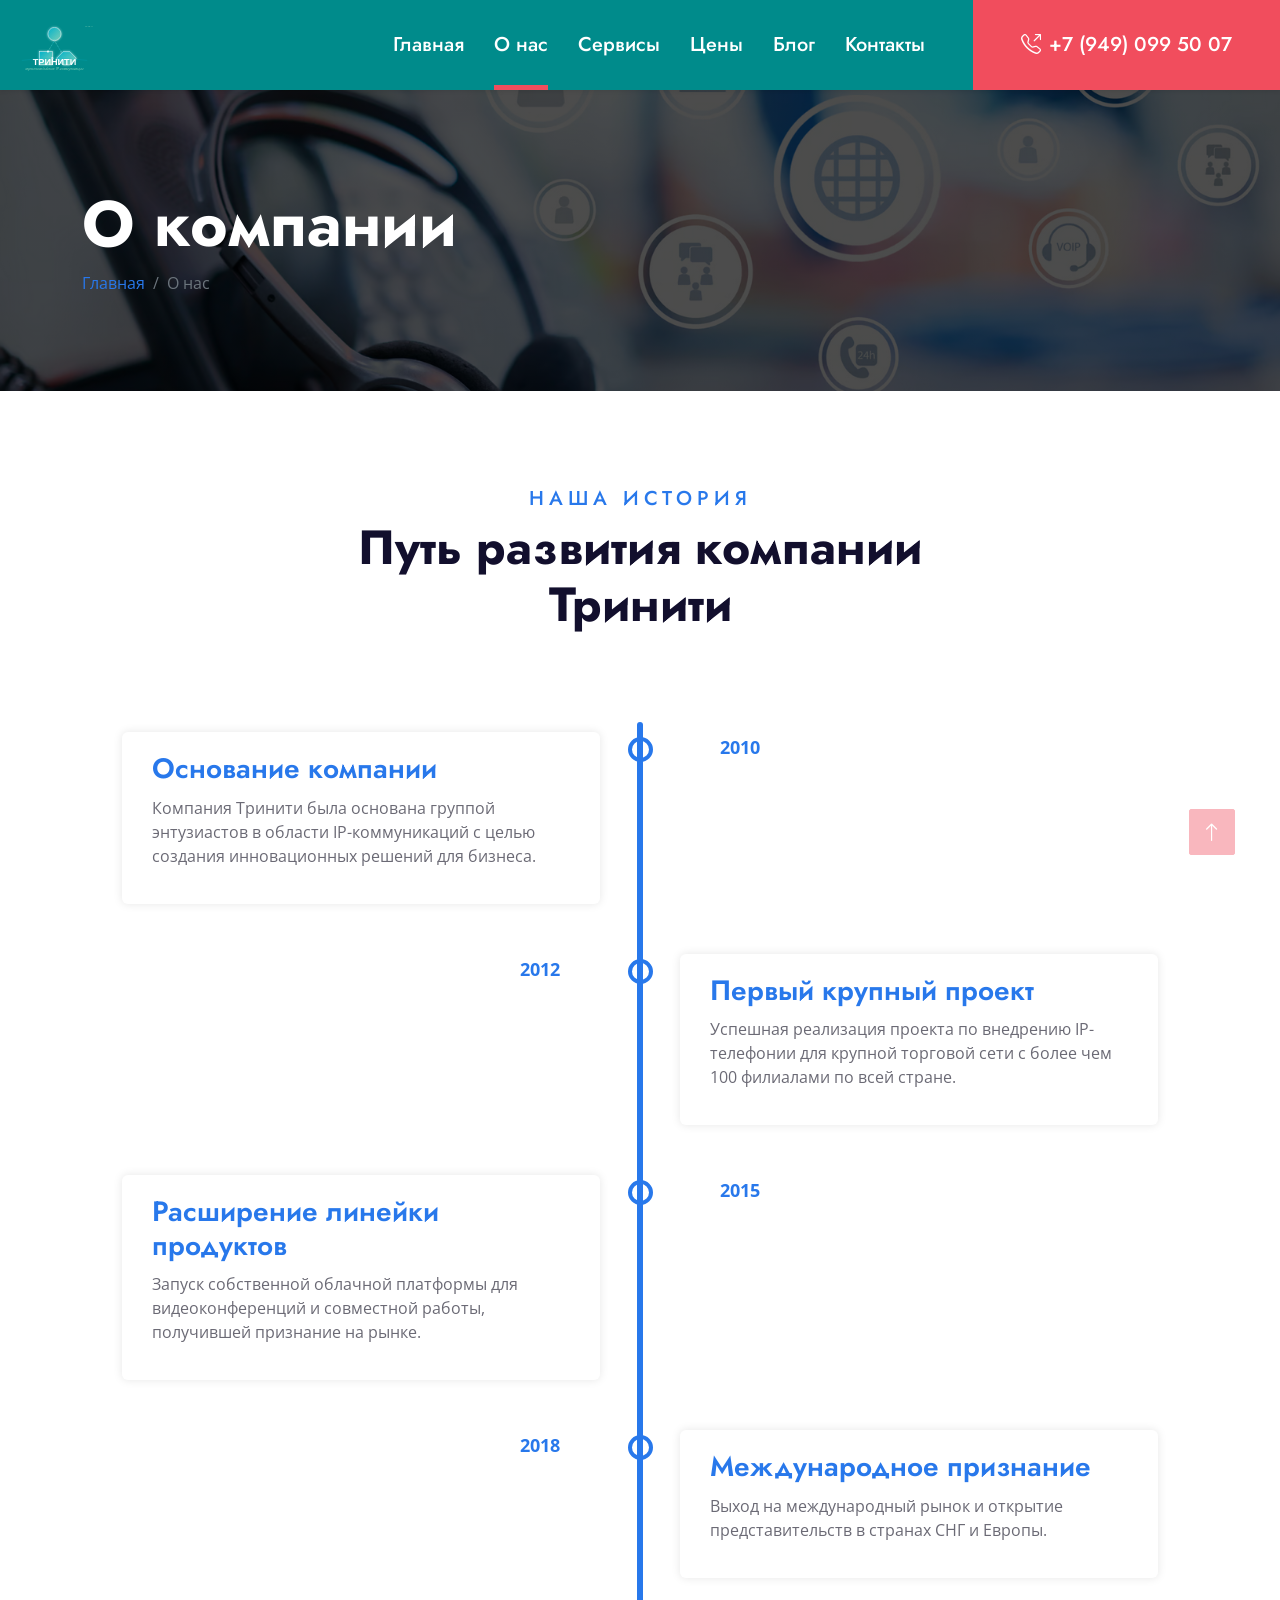
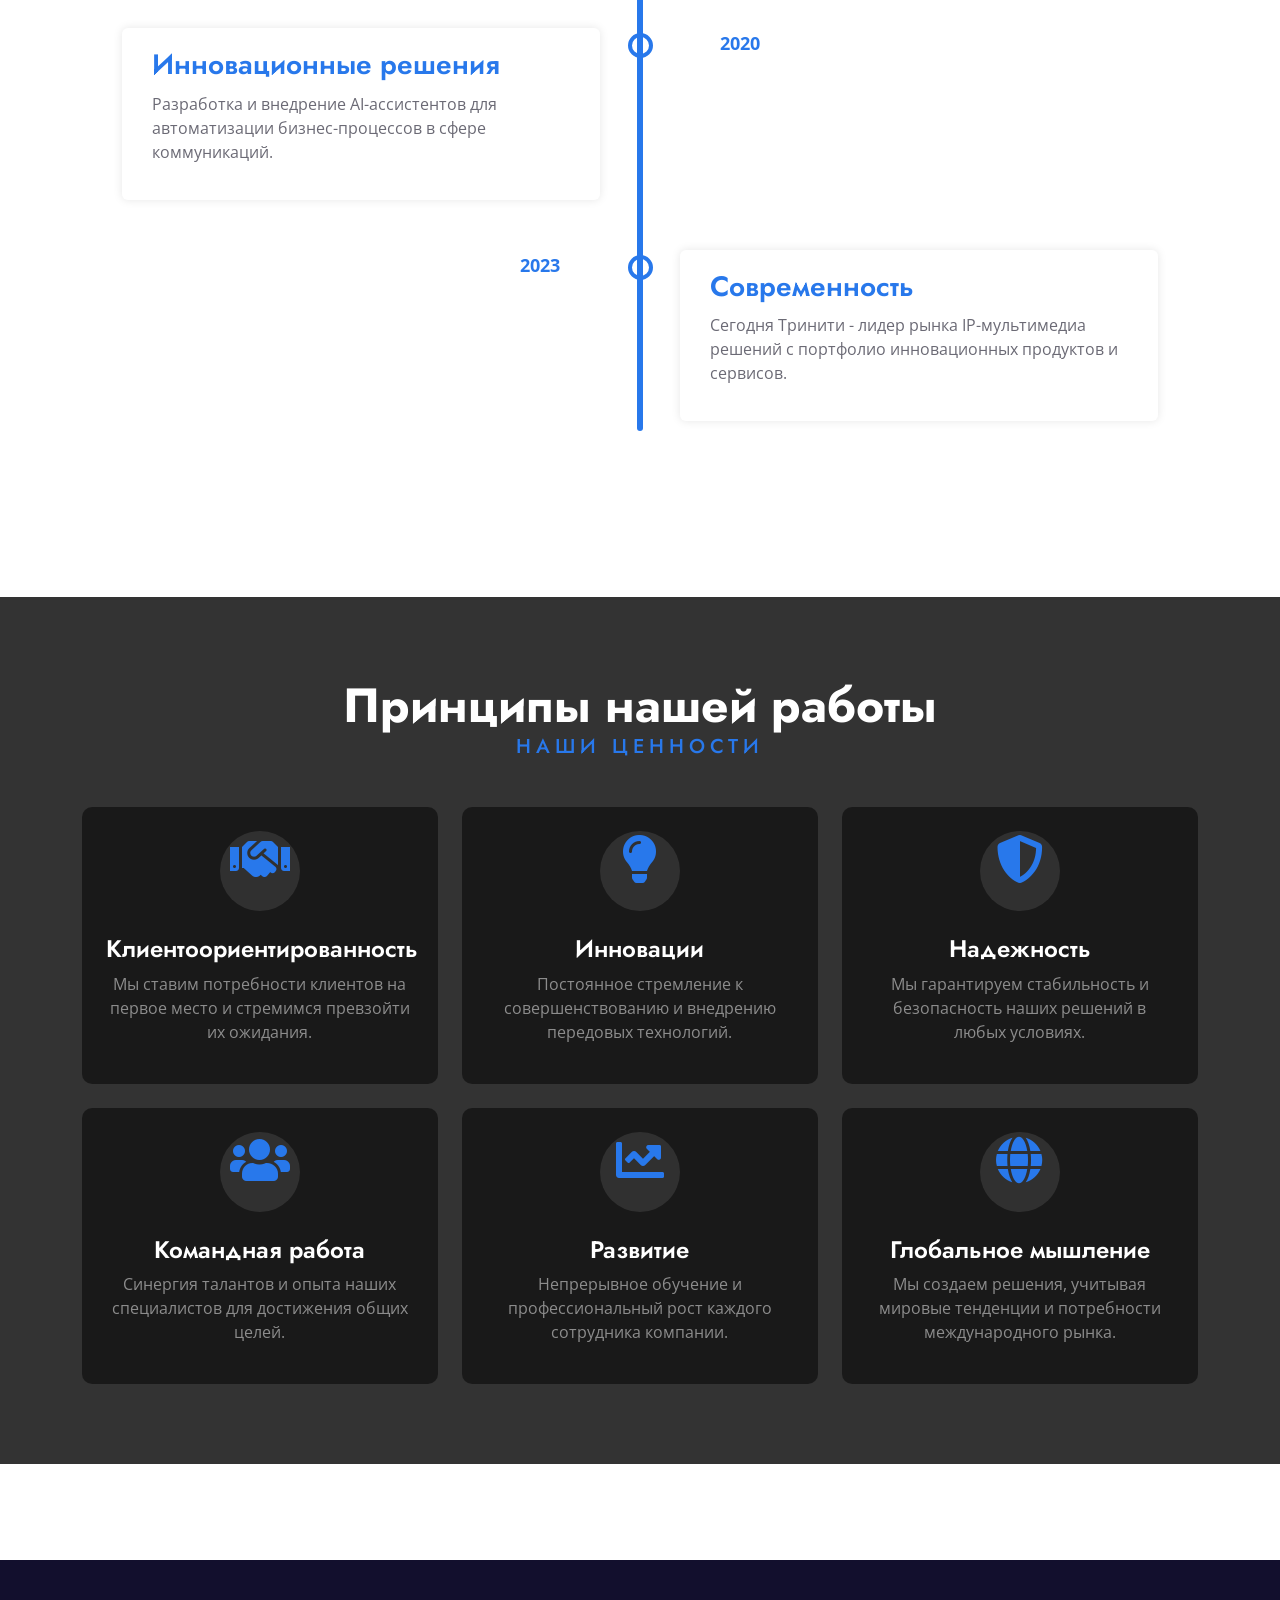
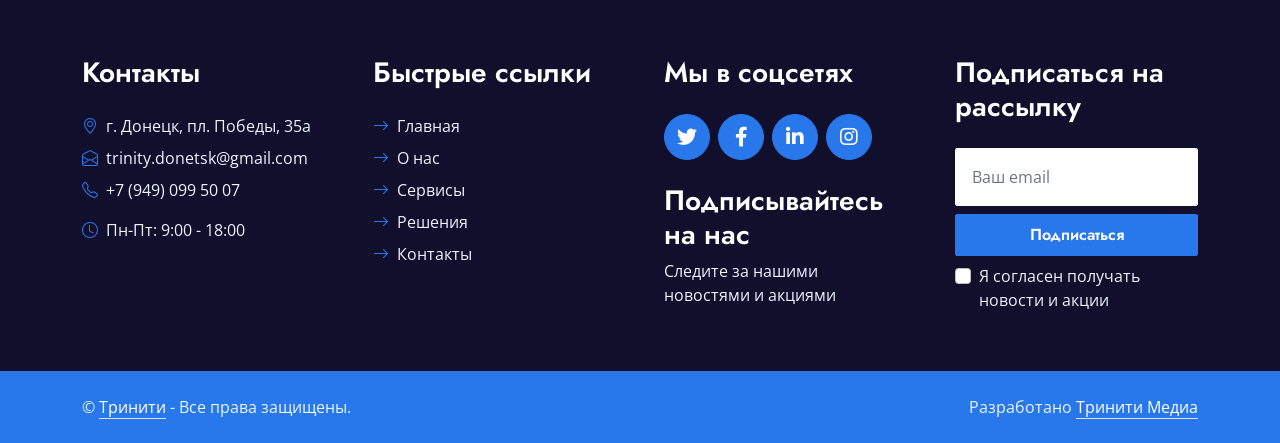
==== about.html @ 36af8159 "first commit" ====
<!DOCTYPE html>
<html lang="ru">

<head>
    <meta charset="utf-8">
    <title>О компании - Trinity's multimedia</title>
    <meta content="width=device-width, initial-scale=1.0" name="viewport">
    <meta content="IP-мультимедиа, Тринити, О компании" name="keywords">
    <meta content="Информация о компании Тринити - история, команда, ценности и достижения" name="description">

    <!-- Favicon -->
    <link href="img/favicon.ico" rel="icon">

    <!-- Google Web Fonts -->
    <link rel="preconnect" href="https://fonts.gstatic.com">
    <link href="https://fonts.googleapis.com/css2?family=Jost:wght@500;600;700&family=Open+Sans:wght@400;600&display=swap" rel="stylesheet"> 

    <!-- Icon Font Stylesheet -->
    <link href="https://cdnjs.cloudflare.com/ajax/libs/font-awesome/5.10.0/css/all.min.css" rel="stylesheet">
    <link href="https://cdn.jsdelivr.net/npm/bootstrap-icons@1.4.1/font/bootstrap-icons.css" rel="stylesheet">
    <link href="lib/flaticon/font/flaticon.css" rel="stylesheet">

    <!-- Libraries Stylesheet -->
    <link href="lib/owlcarousel/assets/owl.carousel.min.css" rel="stylesheet">
    <link href="lib/animate/animate.min.css" rel="stylesheet">

    <!-- Customized Bootstrap Stylesheet -->
    <link href="css/bootstrap.min.css" rel="stylesheet">

    <!-- Template Stylesheet -->
    <link href="css/style.css" rel="stylesheet">
    <link href="css/about-styles.css" rel="stylesheet">
    
    <!-- AOS Library для анимаций -->
    <link href="https://unpkg.com/aos@2.3.1/dist/aos.css" rel="stylesheet">
</head>

<body>
    <!-- Navbar Start -->
    <nav class="navbar navbar-expand-lg bg-white navbar-light shadow-sm py-3 py-lg-0 px-3 px-lg-0" style="background-color: darkcyan;">
        <img src="img/trinity-logo.svg" class="logo-img" alt="">
        <button class="navbar-toggler" type="button" data-bs-toggle="collapse" data-bs-target="#navbarCollapse">
            <span class="navbar-toggler-icon"></span>
        </button>
        <div class="collapse navbar-collapse" id="navbarCollapse">
            <div class="navbar-nav ms-auto py-0">
                <a href="index.html" class="nav-item nav-link">Главная</a>
                <a href="about.html" class="nav-item nav-link active">О нас</a>
                <a href="#services" class="nav-item nav-link">Сервисы</a>
                <a href="#pricing" class="nav-item nav-link">Цены</a>
                <a href="#blog" class="nav-item nav-link">Блог</a>
                <a href="#contact" class="nav-item nav-link">Контакты</a>
                <a href="tel:+79490995007" class="nav-item nav-link nav-contact bg-secondary text-white px-5 ms-lg-5"><i class="bi bi-telephone-outbound me-2"></i>+7 (949) 099 50 07</a>
            </div>
        </div>
    </nav>
    <!-- Navbar End -->

    <!-- Page Header Start -->
    <div class="container-fluid page-header py-5 mb-5 wow fadeIn" data-wow-delay="0.1s">
        <div class="container py-5">
            <h1 class="display-3 text-white animated slideInRight">О компании</h1>
            <nav aria-label="breadcrumb">
                <ol class="breadcrumb animated slideInRight mb-0">
                    <li class="breadcrumb-item"><a href="index.html">Главная</a></li>
                    <li class="breadcrumb-item active" aria-current="page">О нас</li>
                </ol>
            </nav>
        </div>
    </div>
    <!-- Page Header End -->

    <!-- История компании Start -->
    <section id="company-history" class="py-5">
        <div class="container">
            <div class="text-center mx-auto mb-5" style="max-width: 600px;">
                <h5 class="text-primary text-uppercase" style="letter-spacing: 5px;">НАША ИСТОРИЯ</h5>
                <h1 class="display-5 mb-0">Путь развития компании Тринити</h1>
            </div>
            
            <div class="timeline-container">
                <div class="timeline">
                    <div class="timeline-item" data-aos="fade-right">
                        <div class="timeline-dot"></div>
                        <div class="timeline-date">2010</div>
                        <div class="timeline-content">
                            <h3>Основание компании</h3>
                            <p>Компания Тринити была основана группой энтузиастов в области IP-коммуникаций с целью создания инновационных решений для бизнеса.</p>
                        </div>
                    </div>
                    
                    <div class="timeline-item" data-aos="fade-left">
                        <div class="timeline-dot"></div>
                        <div class="timeline-date">2012</div>
                        <div class="timeline-content">
                            <h3>Первый крупный проект</h3>
                            <p>Успешная реализация проекта по внедрению IP-телефонии для крупной торговой сети с более чем 100 филиалами по всей стране.</p>
                        </div>
                    </div>
                    
                    <div class="timeline-item" data-aos="fade-right">
                        <div class="timeline-dot"></div>
                        <div class="timeline-date">2015</div>
                        <div class="timeline-content">
                            <h3>Расширение линейки продуктов</h3>
                            <p>Запуск собственной облачной платформы для видеоконференций и совместной работы, получившей признание на рынке.</p>
                        </div>
                    </div>
                    
                    <div class="timeline-item" data-aos="fade-left">
                        <div class="timeline-dot"></div>
                        <div class="timeline-date">2018</div>
                        <div class="timeline-content">
                            <h3>Международное признание</h3>
                            <p>Выход на международный рынок и открытие представительств в странах СНГ и Европы.</p>
                        </div>
                    </div>
                    
                    <div class="timeline-item" data-aos="fade-right">
                        <div class="timeline-dot"></div>
                        <div class="timeline-date">2020</div>
                        <div class="timeline-content">
                            <h3>Инновационные решения</h3>
                            <p>Разработка и внедрение AI-ассистентов для автоматизации бизнес-процессов в сфере коммуникаций.</p>
                        </div>
                    </div>
                    
                    <div class="timeline-item" data-aos="fade-left">
                        <div class="timeline-dot"></div>
                        <div class="timeline-date">2023</div>
                        <div class="timeline-content">
                            <h3>Современность</h3>
                            <p>Сегодня Тринити - лидер рынка IP-мультимедиа решений с портфолио инновационных продуктов и сервисов.</p>
                        </div>
                    </div>
                </div>
            </div>
        </div>
    </section>
    <!-- История компании End -->

    <!-- Наши ценности Start -->
    <section id="our-values" class="py-5">
        <div class="parallax-container">
            <div class="container">
                <div class="text-center mx-auto mb-5" style="max-width: 600px;">
                    <h1 class="display-5 mb-0 text-white">Принципы нашей работы</h1>
                    <h5 class="text-primary text-uppercase" style="letter-spacing: 5px;">НАШИ ЦЕННОСТИ</h5>
                </div>
                
                <div class="row g-4">
                    <div class="col-lg-4 col-md-6 wow fadeInUp" data-wow-delay="0.1s">
                        <div class="values-item text-center p-4">
                            <div class="values-icon mb-4">
                                <i class="fas fa-handshake fa-3x text-primary"></i>
                            </div>
                            <h4 class="text-white">Клиентоориентированность</h4>
                            <p class="text-white-50">Мы ставим потребности клиентов на первое место и стремимся превзойти их ожидания.</p>
                        </div>
                    </div>
                    
                    <div class="col-lg-4 col-md-6 wow fadeInUp" data-wow-delay="0.3s">
                        <div class="values-item text-center p-4">
                            <div class="values-icon mb-4">
                                <i class="fas fa-lightbulb fa-3x text-primary"></i>
                            </div>
                            <h4 class="text-white">Инновации</h4>
                            <p class="text-white-50">Постоянное стремление к совершенствованию и внедрению передовых технологий.</p>
                        </div>
                    </div>
                    
                    <div class="col-lg-4 col-md-6 wow fadeInUp" data-wow-delay="0.5s">
                        <div class="values-item text-center p-4">
                            <div class="values-icon mb-4">
                                <i class="fas fa-shield-alt fa-3x text-primary"></i>
                            </div>
                            <h4 class="text-white">Надежность</h4>
                            <p class="text-white-50">Мы гарантируем стабильность и безопасность наших решений в любых условиях.</p>
                        </div>
                    </div>
                    
                    <div class="col-lg-4 col-md-6 wow fadeInUp" data-wow-delay="0.1s">
                        <div class="values-item text-center p-4">
                            <div class="values-icon mb-4">
                                <i class="fas fa-users fa-3x text-primary"></i>
                            </div>
                            <h4 class="text-white">Командная работа</h4>
                            <p class="text-white-50">Синергия талантов и опыта наших специалистов для достижения общих целей.</p>
                        </div>
                    </div>
                    
                    <div class="col-lg-4 col-md-6 wow fadeInUp" data-wow-delay="0.3s">
                        <div class="values-item text-center p-4">
                            <div class="values-icon mb-4">
                                <i class="fas fa-chart-line fa-3x text-primary"></i>
                            </div>
                            <h4 class="text-white">Развитие</h4>
                            <p class="text-white-50">Непрерывное обучение и профессиональный рост каждого сотрудника компании.</p>
                        </div>
                    </div>
                    
                    <div class="col-lg-4 col-md-6 wow fadeInUp" data-wow-delay="0.5s">
                        <div class="values-item text-center p-4">
                            <div class="values-icon mb-4">
                                <i class="fas fa-globe fa-3x text-primary"></i>
                            </div>
                            <h4 class="text-white">Глобальное мышление</h4>
                            <p class="text-white-50">Мы создаем решения, учитывая мировые тенденции и потребности международного рынка.</p>
                        </div>
                    </div>
                </div>
            </div>
        </div>
    </section>
    <!-- Наши ценности End -->

    <!-- Footer Start -->
    <section id="footer">
        <div class="container-fluid bg-dark text-light mt-5 py-5 wow fadeInUp" data-wow-delay="0.1s">
            <div class="container pt-5">
                <div class="row g-5">
                    <div class="col-lg-3 col-md-6">
                        <h3 class="text-white mb-4">Контакты</h3>
                        <p class="mb-2"><i class="bi bi-geo-alt text-primary me-2"></i>г. Донецк, пл. Победы, 35а</p>
                        <p class="mb-2"><i class="bi bi-envelope-open text-primary me-2"></i>trinity.donetsk@gmail.com</p>
                        <p class="mb-0"><i class="bi bi-telephone text-primary me-2"></i>+7 (949) 099 50 07</p>
                        <p class="mt-3"><i class="bi bi-clock text-primary me-2"></i>Пн-Пт: 9:00 - 18:00</p>
                    </div>
                    <div class="col-lg-3 col-md-6">
                        <h3 class="text-white mb-4">Быстрые ссылки</h3>
                        <div class="d-flex flex-column">
                            <a class="text-light mb-2" href="#"><i class="bi bi-arrow-right text-primary me-2"></i>Главная</a>
                            <a class="text-light mb-2" href="#about"><i class="bi bi-arrow-right text-primary me-2"></i>О нас</a>
                            <a class="text-light mb-2" href="#services"><i class="bi bi-arrow-right text-primary me-2"></i>Сервисы</a>
                            <a class="text-light mb-2" href="#solutions"><i class="bi bi-arrow-right text-primary me-2"></i>Решения</a>
                            <a class="text-light" href="#contact"><i class="bi bi-arrow-right text-primary me-2"></i>Контакты</a>
                        </div>
                    </div>
                    <div class="col-lg-3 col-md-6">
                        <h3 class="text-white mb-4">Мы в соцсетях</h3>
                        <div class="d-flex">
                            <a class="btn btn-lg btn-primary btn-lg-square rounded-circle me-2" href="#"><i class="fab fa-twitter fw-normal"></i></a>
                            <a class="btn btn-lg btn-primary btn-lg-square rounded-circle me-2" href="#"><i class="fab fa-facebook-f fw-normal"></i></a>
                            <a class="btn btn-lg btn-primary btn-lg-square rounded-circle me-2" href="#"><i class="fab fa-linkedin-in fw-normal"></i></a>
                            <a class="btn btn-lg btn-primary btn-lg-square rounded-circle" href="#"><i class="fab fa-instagram fw-normal"></i></a>
                        </div>
                        <h3 class="text-white mb-2 mt-4">Подписывайтесь на нас</h3>
                        <p class="text-light">Следите за нашими новостями и акциями</p>
                    </div>
                    <div class="col-lg-3 col-md-6">
                        <h3 class="text-white mb-4">Подписаться на рассылку</h3>
                        <form class="mx-auto">
                            <div class="input-group">
                                <input type="email" class="form-control border-white p-3" placeholder="Ваш email">
                            </div>
                            <div class="input-group mt-2">
                                <button class="btn btn-primary px-4 py-2 w-100">Подписаться</button>
                            </div>
                            <div class="form-check mt-2">
                                <input class="form-check-input" type="checkbox" id="newsletter-consent">
                                <label class="form-check-label text-light" for="newsletter-consent">Я согласен получать новости и акции</label>
                            </div>
                        </form>
                    </div>
                </div>
            </div>
        </div>
        <div class="container-fluid bg-primary text-light py-4">
            <div class="container">
                <div class="row">
                    <div class="col-md-6 text-center text-md-start mb-3 mb-md-0">
                        <p class="mb-0">&copy; <a class="text-white border-bottom" href="#">Тринити</a> - Все права защищены.</p>
                    </div>
                    <div class="col-md-6 text-center text-md-end">
                        <p class="mb-0">Разработано <a class="text-white border-bottom" href="#">Тринити Медиа</a></p>
                    </div>
                </div>
            </div>
        </div>
    </section>
    <!-- Footer End -->

    <!-- Back to Top -->
    <a href="#" class="btn btn-lg btn-secondary btn-lg-square rounded back-to-top"><i class="bi bi-arrow-up"></i></a>

    <!-- JavaScript Libraries -->
    <script src="https://code.jquery.com/jquery-3.4.1.min.js"></script>
    <script src="https://cdn.jsdelivr.net/npm/bootstrap@5.0.0/dist/js/bootstrap.bundle.min.js"></script>
    <script src="lib/wow/wow.min.js"></script>
    <script src="lib/easing/easing.min.js"></script>
    <script src="lib/waypoints/waypoints.min.js"></script>
    <script src="lib/owlcarousel/owl.carousel.min.js"></script>
    <script src="https://unpkg.com/aos@2.3.1/dist/aos.js"></script>

    <!-- Template Javascript -->
    <script src="js/main.js"></script>
    <script src="js/about.js"></script>
</body>

</html>
---- lib/flaticon/font/flaticon.css ----
@font-face {
    font-family: "flaticon";
    src: url("./flaticon.ttf?7ecca773380623aac2649a7edcc0a3f2") format("truetype"),
url("./flaticon.woff?7ecca773380623aac2649a7edcc0a3f2") format("woff"),
url("./flaticon.woff2?7ecca773380623aac2649a7edcc0a3f2") format("woff2"),
url("./flaticon.eot?7ecca773380623aac2649a7edcc0a3f2#iefix") format("embedded-opentype"),
url("./flaticon.svg?7ecca773380623aac2649a7edcc0a3f2#flaticon") format("svg");
}

i[class^="flaticon-"]:before, i[class*=" flaticon-"]:before {
    font-family: flaticon !important;
    font-style: normal;
    font-weight: normal !important;
    font-variant: normal;
    text-transform: none;
    line-height: 1;
    -webkit-font-smoothing: antialiased;
    -moz-osx-font-smoothing: grayscale;
}

.flaticon-security-system:before {
    content: "\f101";
}
.flaticon-cctv:before {
    content: "\f102";
}
.flaticon-socket:before {
    content: "\f103";
}
.flaticon-setup:before {
    content: "\f104";
}
.flaticon-surveillance:before {
    content: "\f105";
}
.flaticon-recorder:before {
    content: "\f106";
}
.flaticon-wireless:before {
    content: "\f107";
}
.flaticon-ip-camera:before {
    content: "\f108";
}
.flaticon-double:before {
    content: "\f109";
}
.flaticon-camera:before {
    content: "\f10a";
}
---- css/style.css ----
/********** Template CSS **********/
:root {
    --primary: #2878EB;
    --secondary: #F14D5D;
    --light: #ECF4FF;
    --dark: #120F2D;
}

[class^=flaticon-]:before,
[class*=" flaticon-"]:before,
[class^=flaticon-]:after,
[class*=" flaticon-"]:after {
    font-size: inherit;
    margin-left: 0;
}

h1,
h2,
.font-weight-bold {
    font-weight: 700 !important;
}

h3,
h4,
.font-weight-semi-bold {
    font-weight: 600 !important;
}

h5,
h6,
.font-weight-medium {
    font-weight: 500 !important;
}

.btn {
    font-family: 'Jost', sans-serif;
    font-weight: 600;
    transition: .5s;
}

.btn-primary,
.btn-secondary,
.btn-primary:hover,
.btn-secondary:hover {
    color: #FFFFFF;
}

.btn-primary:hover {
    background: var(--secondary);
    border-color: var(--secondary);
}

.btn-secondary:hover {
    background: var(--primary);
    border-color: var(--primary);
}

.btn-square {
    width: 36px;
    height: 36px;
}

.btn-sm-square {
    width: 28px;
    height: 28px;
}

.btn-lg-square {
    width: 46px;
    height: 46px;
}

.btn-square,
.btn-sm-square,
.btn-lg-square {
    padding-left: 0;
    padding-right: 0;
    text-align: center;
}

.back-to-top {
    position: fixed;
    display: none;
    right: 45px;
    bottom: 45px;
    z-index: 99;
}

.navbar-light .navbar-nav .nav-link {
    font-family: 'Jost', sans-serif;
    position: relative;
    margin-left: 30px;
    padding: 30px 0;
    font-size: 20px;
    font-weight: 500;
    /* color: var(--dark); */
    color: #fff;
    outline: none;
    transition: .5s;
}

.sticky-top.navbar-light .navbar-nav .nav-link {
    padding: 20px 0;
}

.navbar-light .navbar-nav .nav-link:hover,
.navbar-light .navbar-nav .nav-link.active {
    /* color: var(--primary); */
    color: #fff;
}

@media (min-width: 992px) {
    .navbar-light .navbar-nav .nav-link::before {
        position: absolute;
        content: "";
        width: 0;
        height: 5px;
        bottom: 0;
        left: 50%;
        /* background: var(--primary); */
        background: #F14D5D;
        transition: .5s;
    }

    .navbar-light .navbar-nav .nav-link:hover::before,
    .navbar-light .navbar-nav .nav-link.active::before {
        width: 100%;
        left: 0;
    }

    .navbar-light .navbar-nav .nav-link.nav-contact::before {
        display: none;
    }
}

@media (max-width: 991.98px) {
    .navbar-light .navbar-nav .nav-link  {
        margin-left: 0;
        padding: 10px 0;
    }
}

.carousel-caption {
    top: 0;
    left: 0;
    right: 0;
    bottom: 0;
    background: rgba(18, 15, 45, .5);
    z-index: 1;
}

@media (max-width: 576px) {
    .carousel-caption h5 {
        font-size: 14px;
        font-weight: 500 !important;
    }

    .carousel-caption h1 {
        font-size: 30px;
        font-weight: 600 !important;
    }
}

.carousel-control-prev,
.carousel-control-next {
    width: 10%;
}

.carousel-control-prev-icon,
.carousel-control-next-icon {
    width: 3rem;
    height: 3rem;
}

.carousel-indicators {
    align-items: flex-end;
}

.carousel-indicators [data-bs-target] {
    width: 5px;
    height: 25px;
}

.carousel-indicators .active {
    height: 45px;
}

.hero-header {
    background: linear-gradient(rgba(18, 15, 45, .5), rgba(18, 15, 45, .5)), url(../img/carousel-1.jpg) top right no-repeat;
    background-size: cover;
}

.service-item div {
    z-index: 1;
}

.service-item div::after {
    position: absolute;
    content: "";
    width: 0;
    height: 100%;
    top: 0;
    left: 0;
    border-radius: 2px 2px 0 0;
    transition: .5s;
    z-index: -1;
}

.service-item div:hover::after {
    width: 100%;
    background: var(--primary);
}

.service-item * {
    transition: .5s;
}

.service-item:hover * {
    color: var(--light) !important;
}

.bg-offer {
    background: linear-gradient(rgba(18, 15, 45, .5), rgba(18, 15, 45, .5)), url(../img/carousel-2.jpg) top right no-repeat;
    background-size: cover;
}

.testimonial-carousel .owl-dots {
    height: 45px;
    margin-top: 5px;
    display: flex;
    align-items: flex-end;
    justify-content: center;
}

.testimonial-carousel .owl-dot {
    position: relative;
    display: inline-block;
    margin: 0 5px;
    width: 5px;
    height: 25px;
    background: #DDDDDD;
    transition: .5s;
}

.testimonial-carousel .owl-dot.active {
    height: 45px;
    background: var(--primary);
}

.testimonial-carousel .owl-item .testimonial-text,
.testimonial-carousel .owl-item .testimonial-text * {
    transition: .5s;
}

.testimonial-carousel .owl-item.center .testimonial-text {
    background: var(--primary) !important;
}

.testimonial-carousel .owl-item.center .testimonial-text * {
    color: #FFFFFF !important;
}

.blog-date {
    position: absolute;
    width: 90px;
    height: 65px;
    top: 75px;
    left: -25px;
    display: flex;
    align-items: center;
    justify-content: center;
    flex-direction: column;
    background: var(--secondary);
}

.blog-date::after {
    position: absolute;
    content: "";
    width: 0;
    height: 0;
    top: -25px;
    left: 0;
    border: 13px solid;
    border-color: transparent #D34351 #D34351 transparent;
    z-index: -1;
}

.logo-text{
    font-size: 1.0rem;
}

.logo-pic{
    width: 100px;
    margin: 0 auto;
}

.logo-img{
    width: 8.5%;
}

.truncate {
    margin: 0; /* Убираем внешний отступ */
    -webkit-line-clamp: 4; /* Число отображаемых строк */
    display: -webkit-box; /* Включаем флексбоксы */
    -webkit-box-orient: vertical; /* Вертикальная ориентация */
    overflow: hidden; /* Обрезаем всё за пределами блока */
}
---- css/about-styles.css ----
/* Общие стили для страницы О компании */
.page-header {
    background: linear-gradient(rgba(0, 0, 0, 0.7), rgba(0, 0, 0, 0.7)), url(../img/about-header.png) center center no-repeat;
    background-size: cover;
}

/* Стили для временной шкалы */
.timeline-container {
    position: relative;
    padding: 40px 0;
}

.timeline {
    position: relative;
    max-width: 1200px;
    margin: 0 auto;
}

.timeline::after {
    content: '';
    position: absolute;
    width: 6px;
    background-color: var(--primary);
    top: 0;
    bottom: 0;
    left: 50%;
    margin-left: -3px;
    border-radius: 3px;
}

.timeline-item {
    padding: 10px 40px;
    position: relative;
    width: 50%;
    box-sizing: border-box;
    margin-bottom: 30px;
}

.timeline-item:nth-child(odd) {
    left: 0;
}

.timeline-item:nth-child(even) {
    left: 50%;
}

.timeline-dot {
    position: absolute;
    width: 25px;
    height: 25px;
    right: -12.5px;
    background-color: white;
    border: 4px solid var(--primary);
    top: 15px;
    border-radius: 50%;
    z-index: 1;
}

.timeline-item:nth-child(even) .timeline-dot {
    left: -12.5px;
}

.timeline-date {
    position: absolute;
    top: 12px;
    right: -120px;
    font-weight: bold;
    font-size: 18px;
    color: var(--primary);
}

.timeline-item:nth-child(even) .timeline-date {
    left: -120px;
    right: auto;
}

.timeline-content {
    padding: 20px 30px;
    background-color: white;
    position: relative;
    border-radius: 6px;
    box-shadow: 0 0 10px rgba(0, 0, 0, 0.1);
    transition: all 0.3s ease;
}

.timeline-content:hover {
    transform: translateY(-5px);
    box-shadow: 0 5px 15px rgba(0, 0, 0, 0.2);
}

.timeline-content h3 {
    color: var(--primary);
    margin-bottom: 10px;
}

/* Стили для команды */
.team-item {
    transition: all 0.3s ease;
    margin-bottom: 30px;
}

.team-item:hover {
    transform: translateY(-10px);
}

.team-item img {
    transition: all 0.5s ease;
}

.team-item:hover img {
    transform: scale(1.05);
}

.team-text {
    transition: all 0.3s ease;
    box-shadow: 0 0 15px rgba(0, 0, 0, 0.1);
}

.team-item:hover .team-text {
    box-shadow: 0 5px 20px rgba(0, 0, 0, 0.2);
}

.team-social {
    position: absolute;
    width: 100%;
    height: 100%;
    top: 0;
    left: 0;
    display: flex;
    align-items: center;
    justify-content: center;
    transition: all 0.5s ease;
    opacity: 0;
}

.team-item:hover .team-social {
    opacity: 1;
}

.team-social a {
    margin: 0 5px;
    transform: translateY(20px);
    opacity: 0;
    transition: all 0.3s ease;
    transition-delay: calc(0.1s * var(--i));
}

.team-item:hover .team-social a {
    transform: translateY(0);
    opacity: 1;
}

/* Стили для секции ценностей с параллакс-эффектом */
.parallax-container {
    background: linear-gradient(rgba(0, 0, 0, 0.8), rgba(0, 0, 0, 0.8)), url(../img/values-bg.jpg) fixed center center;
    background-size: cover;
    padding: 80px 0;
    position: relative;
}

.values-item {
    background-color: rgba(0, 0, 0, 0.5);
    border-radius: 10px;
    transition: all 0.3s ease;
    height: 100%;
}

.values-item:hover {
    background-color: rgba(0, 0, 0, 0.7);
    transform: translateY(-10px);
}

.values-icon {
    display: inline-block;
    width: 80px;
    height: 80px;
    line-height: 80px;
    border-radius: 50%;
    background-color: rgba(255, 255, 255, 0.1);
    transition: all 0.3s ease;
}

.values-item:hover .values-icon {
    background-color: rgba(255, 255, 255, 0.2);
    transform: rotateY(180deg);
}

/* Стили для сертификатов и наград */
.certificates-gallery {
    display: grid;
    grid-template-columns: repeat(auto-fill, minmax(300px, 1fr));
    gap: 20px;
}

.certificate-item {
    position: relative;
    overflow: hidden;
    border-radius: 10px;
    box-shadow: 0 0 15px rgba(0, 0, 0, 0.1);
    transition: all 0.3s ease;
}

.certificate-item:hover {
    transform: translateY(-10px);
    box-shadow: 0 10px 25px rgba(0, 0, 0, 0.2);
}

.certificate-item img {
    width: 100%;
    height: 250px;
    object-fit: cover;
    transition: all 0.5s ease;
}

.certificate-item:hover img {
    transform: scale(1.1);
}

.certificate-overlay {
    position: absolute;
    top: 0;
    left: 0;
    width: 100%;
    height: 100%;
    background: linear-gradient(to bottom, rgba(0, 0, 0, 0), rgba(0, 0, 0, 0.8));
    display: flex;
    align-items: flex-end;
    padding: 20px;
    opacity: 0;
    transition: all 0.3s ease;
}

.certificate-item:hover .certificate-overlay {
    opacity: 1;
}

.certificate-info {
    color: white;
    transform: translateY(20px);
    transition: all 0.3s ease;
}

.certificate-item:hover .certificate-info {
    transform: translateY(0);
}

/* Адаптивность для мобильных устройств */
@media (max-width: 768px) {
    .timeline::after {
        left: 31px;
    }
    
    .timeline-item {
        width: 100%;
        padding-left: 70px;
        padding-right: 25px;
    }
    
    .timeline-item:nth-child(even) {
        left: 0;
    }
    
    .timeline-dot {
        left: 18px;
        right: auto;
    }
    
    .timeline-item:nth-child(even) .timeline-dot {
        left: 18px;
    }
    
    .timeline-date {
        right: auto;
        left: 70px;
        top: -30px;
    }
    
    .timeline-item:nth-child(even) .timeline-date {
        left: 70px;
    }
    
    .certificates-gallery {
        grid-template-columns: 1fr;
    }
}
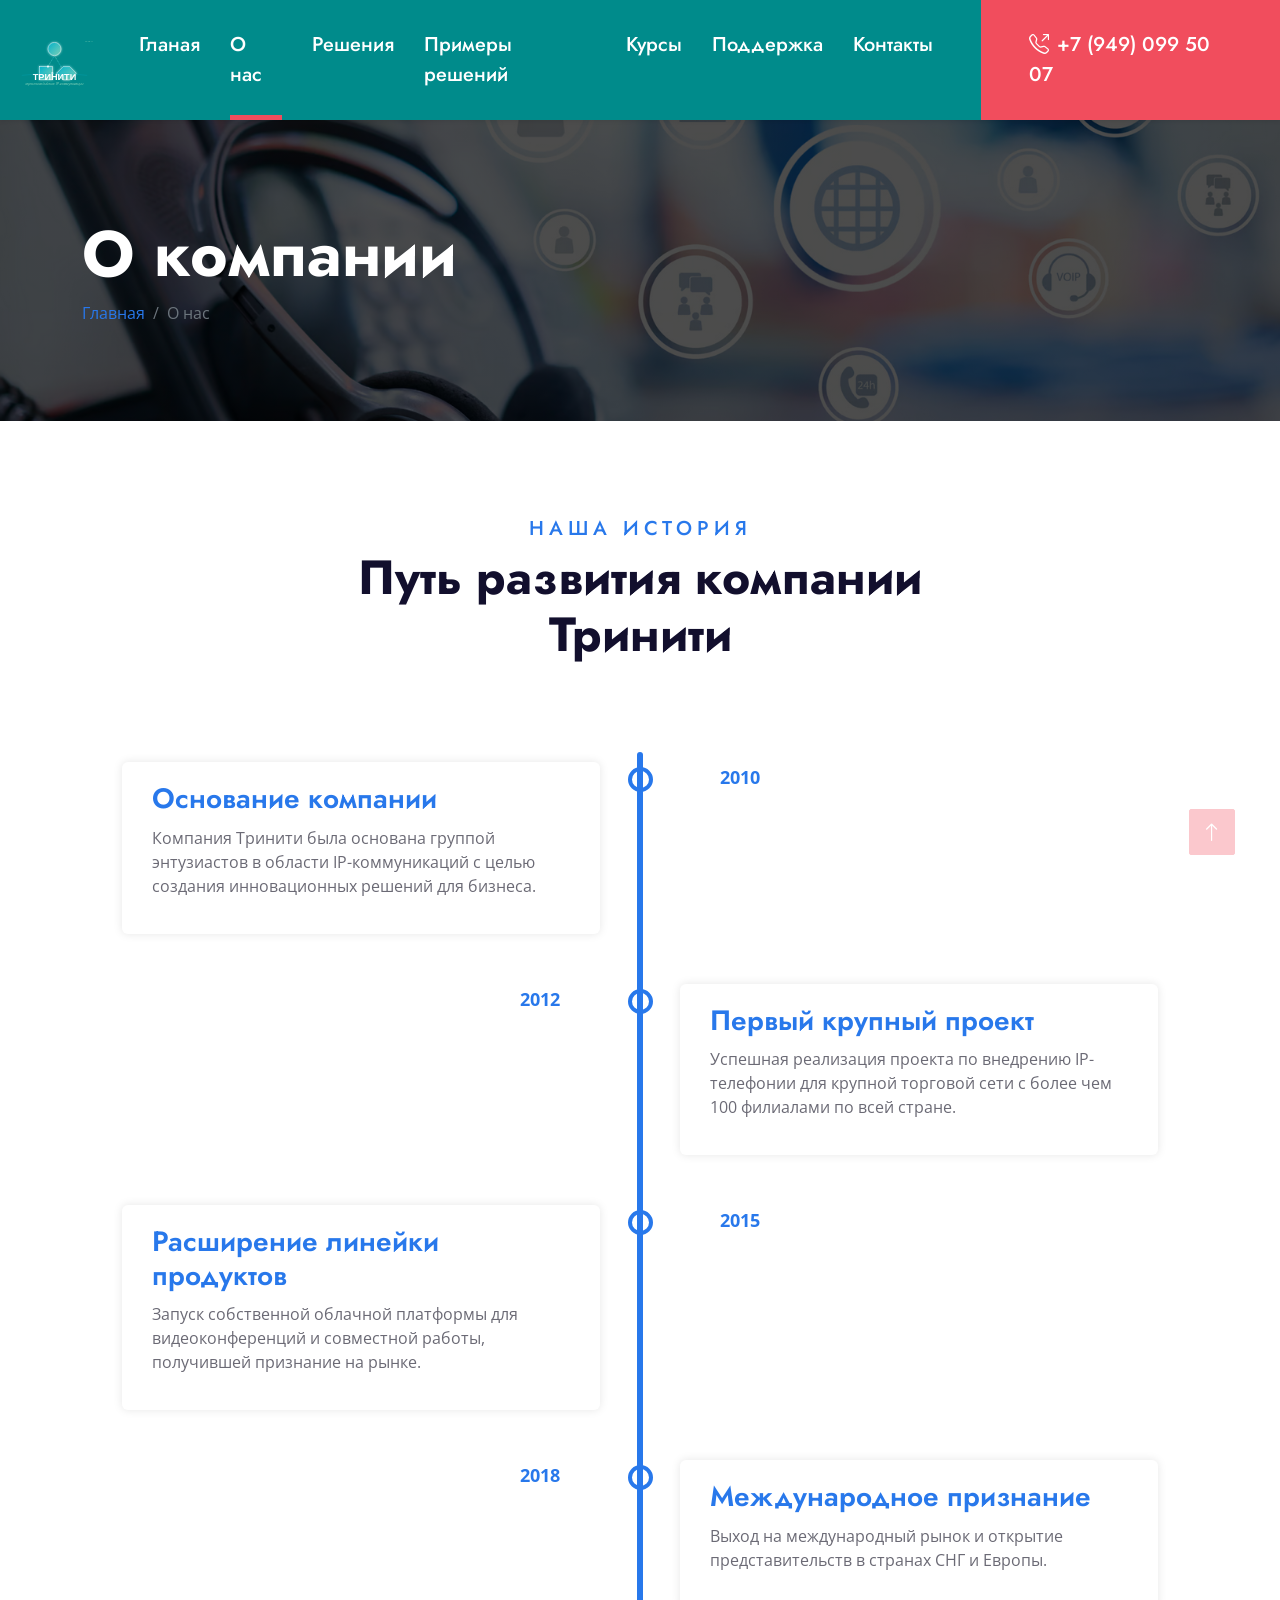
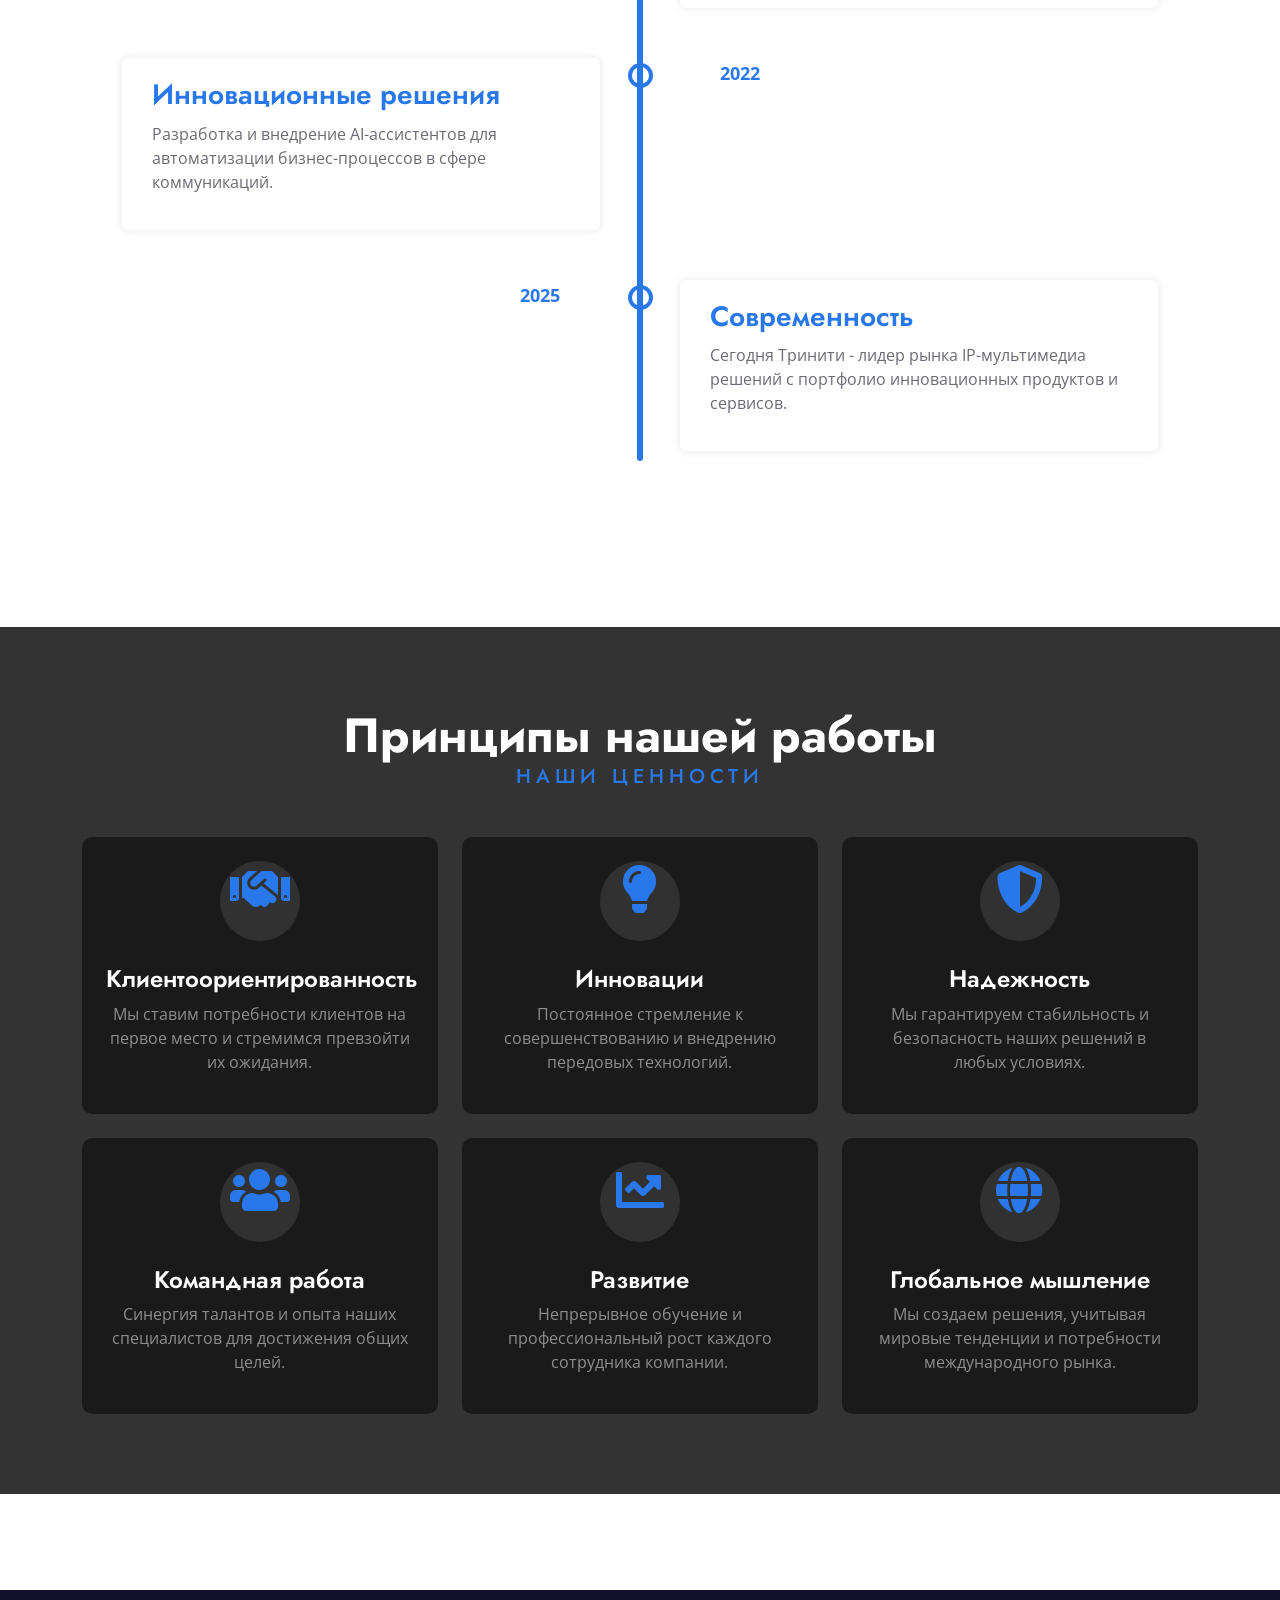
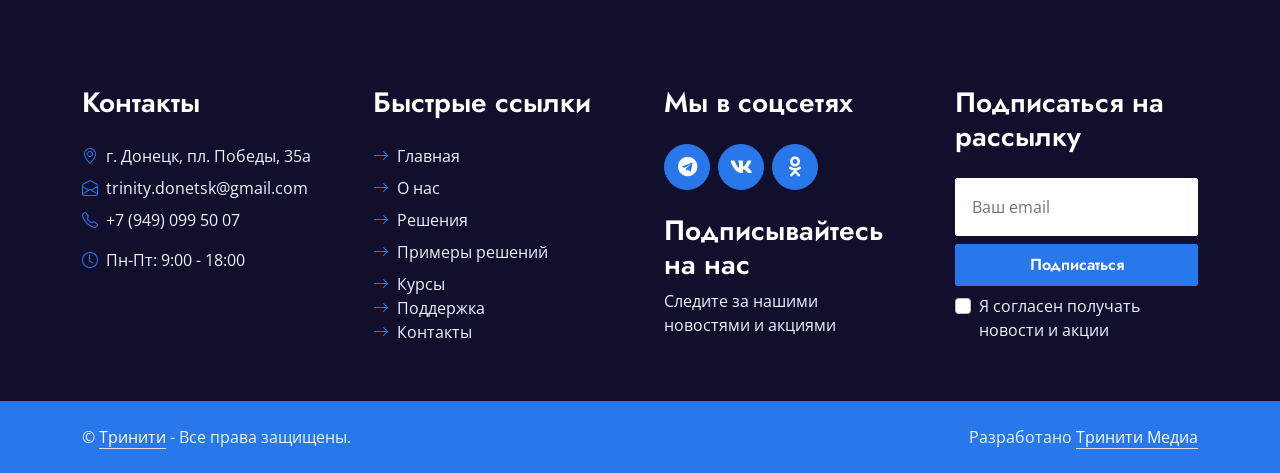
==== commit 98619700: "all fixes" ====
--- a/about.html
+++ b/about.html
@@ -44,13 +44,14 @@
         </button>
         <div class="collapse navbar-collapse" id="navbarCollapse">
             <div class="navbar-nav ms-auto py-0">
-                <a href="index.html" class="nav-item nav-link">Главная</a>
+                <a href="index.html" class="nav-item nav-link">Гланая</a>
                 <a href="about.html" class="nav-item nav-link active">О нас</a>
-                <a href="#services" class="nav-item nav-link">Сервисы</a>
-                <a href="#pricing" class="nav-item nav-link">Цены</a>
-                <a href="#blog" class="nav-item nav-link">Блог</a>
-                <a href="#contact" class="nav-item nav-link">Контакты</a>
-                <a href="tel:+79490995007" class="nav-item nav-link nav-contact bg-secondary text-white px-5 ms-lg-5"><i class="bi bi-telephone-outbound me-2"></i>+7 (949) 099 50 07</a>
+                <a href="solutions.html" class="nav-item nav-link">Решения</a>
+                <a href="cases.html" class="nav-item nav-link">Примеры решений</a>
+                <a href="traning.html" class="nav-item nav-link">Курсы</a>
+                <a href="support.html" class="nav-item nav-link">Поддержка</a>
+                <a href="contact.html" class="nav-item nav-link">Контакты</a>
+                <a href="tel:+123456789" class="nav-item nav-link nav-contact bg-secondary text-white px-5 ms-lg-5"><i class="bi bi-telephone-outbound me-2"></i>+7 (949) 099 50 07</a>
             </div>
         </div>
     </nav>
@@ -118,7 +119,7 @@
                     
                     <div class="timeline-item" data-aos="fade-right">
                         <div class="timeline-dot"></div>
-                        <div class="timeline-date">2020</div>
+                        <div class="timeline-date">2022</div>
                         <div class="timeline-content">
                             <h3>Инновационные решения</h3>
                             <p>Разработка и внедрение AI-ассистентов для автоматизации бизнес-процессов в сфере коммуникаций.</p>
@@ -127,7 +128,7 @@
                     
                     <div class="timeline-item" data-aos="fade-left">
                         <div class="timeline-dot"></div>
-                        <div class="timeline-date">2023</div>
+                        <div class="timeline-date">2025</div>
                         <div class="timeline-content">
                             <h3>Современность</h3>
                             <p>Сегодня Тринити - лидер рынка IP-мультимедиа решений с портфолио инновационных продуктов и сервисов.</p>
@@ -231,18 +232,19 @@
                         <div class="d-flex flex-column">
                             <a class="text-light mb-2" href="#"><i class="bi bi-arrow-right text-primary me-2"></i>Главная</a>
                             <a class="text-light mb-2" href="#about"><i class="bi bi-arrow-right text-primary me-2"></i>О нас</a>
-                            <a class="text-light mb-2" href="#services"><i class="bi bi-arrow-right text-primary me-2"></i>Сервисы</a>
-                            <a class="text-light mb-2" href="#solutions"><i class="bi bi-arrow-right text-primary me-2"></i>Решения</a>
+                            <a class="text-light mb-2" href="#services"><i class="bi bi-arrow-right text-primary me-2"></i>Решения</a>
+                            <a class="text-light mb-2" href="#solutions"><i class="bi bi-arrow-right text-primary me-2"></i>Примеры решений</a>
+                            <a class="text-light" href="#contact"><i class="bi bi-arrow-right text-primary me-2"></i>Курсы</a>
+                            <a class="text-light" href="#contact"><i class="bi bi-arrow-right text-primary me-2"></i>Поддержка</a>
                             <a class="text-light" href="#contact"><i class="bi bi-arrow-right text-primary me-2"></i>Контакты</a>
                         </div>
                     </div>
                     <div class="col-lg-3 col-md-6">
                         <h3 class="text-white mb-4">Мы в соцсетях</h3>
                         <div class="d-flex">
-                            <a class="btn btn-lg btn-primary btn-lg-square rounded-circle me-2" href="#"><i class="fab fa-twitter fw-normal"></i></a>
-                            <a class="btn btn-lg btn-primary btn-lg-square rounded-circle me-2" href="#"><i class="fab fa-facebook-f fw-normal"></i></a>
-                            <a class="btn btn-lg btn-primary btn-lg-square rounded-circle me-2" href="#"><i class="fab fa-linkedin-in fw-normal"></i></a>
-                            <a class="btn btn-lg btn-primary btn-lg-square rounded-circle" href="#"><i class="fab fa-instagram fw-normal"></i></a>
+                            <a class="btn btn-lg btn-primary btn-lg-square rounded-circle me-2" href="#"><i class="fab fa-telegram fw-normal"></i></a>
+                            <a class="btn btn-lg btn-primary btn-lg-square rounded-circle me-2" href="#"><i class="fab fa-vk fw-normal"></i></a>
+                            <a class="btn btn-lg btn-primary btn-lg-square rounded-circle me-2" href="#"><i class="fab fa-odnoklassniki fw-normal"></i></a>
                         </div>
                         <h3 class="text-white mb-2 mt-4">Подписывайтесь на нас</h3>
                         <p class="text-light">Следите за нашими новостями и акциями</p>
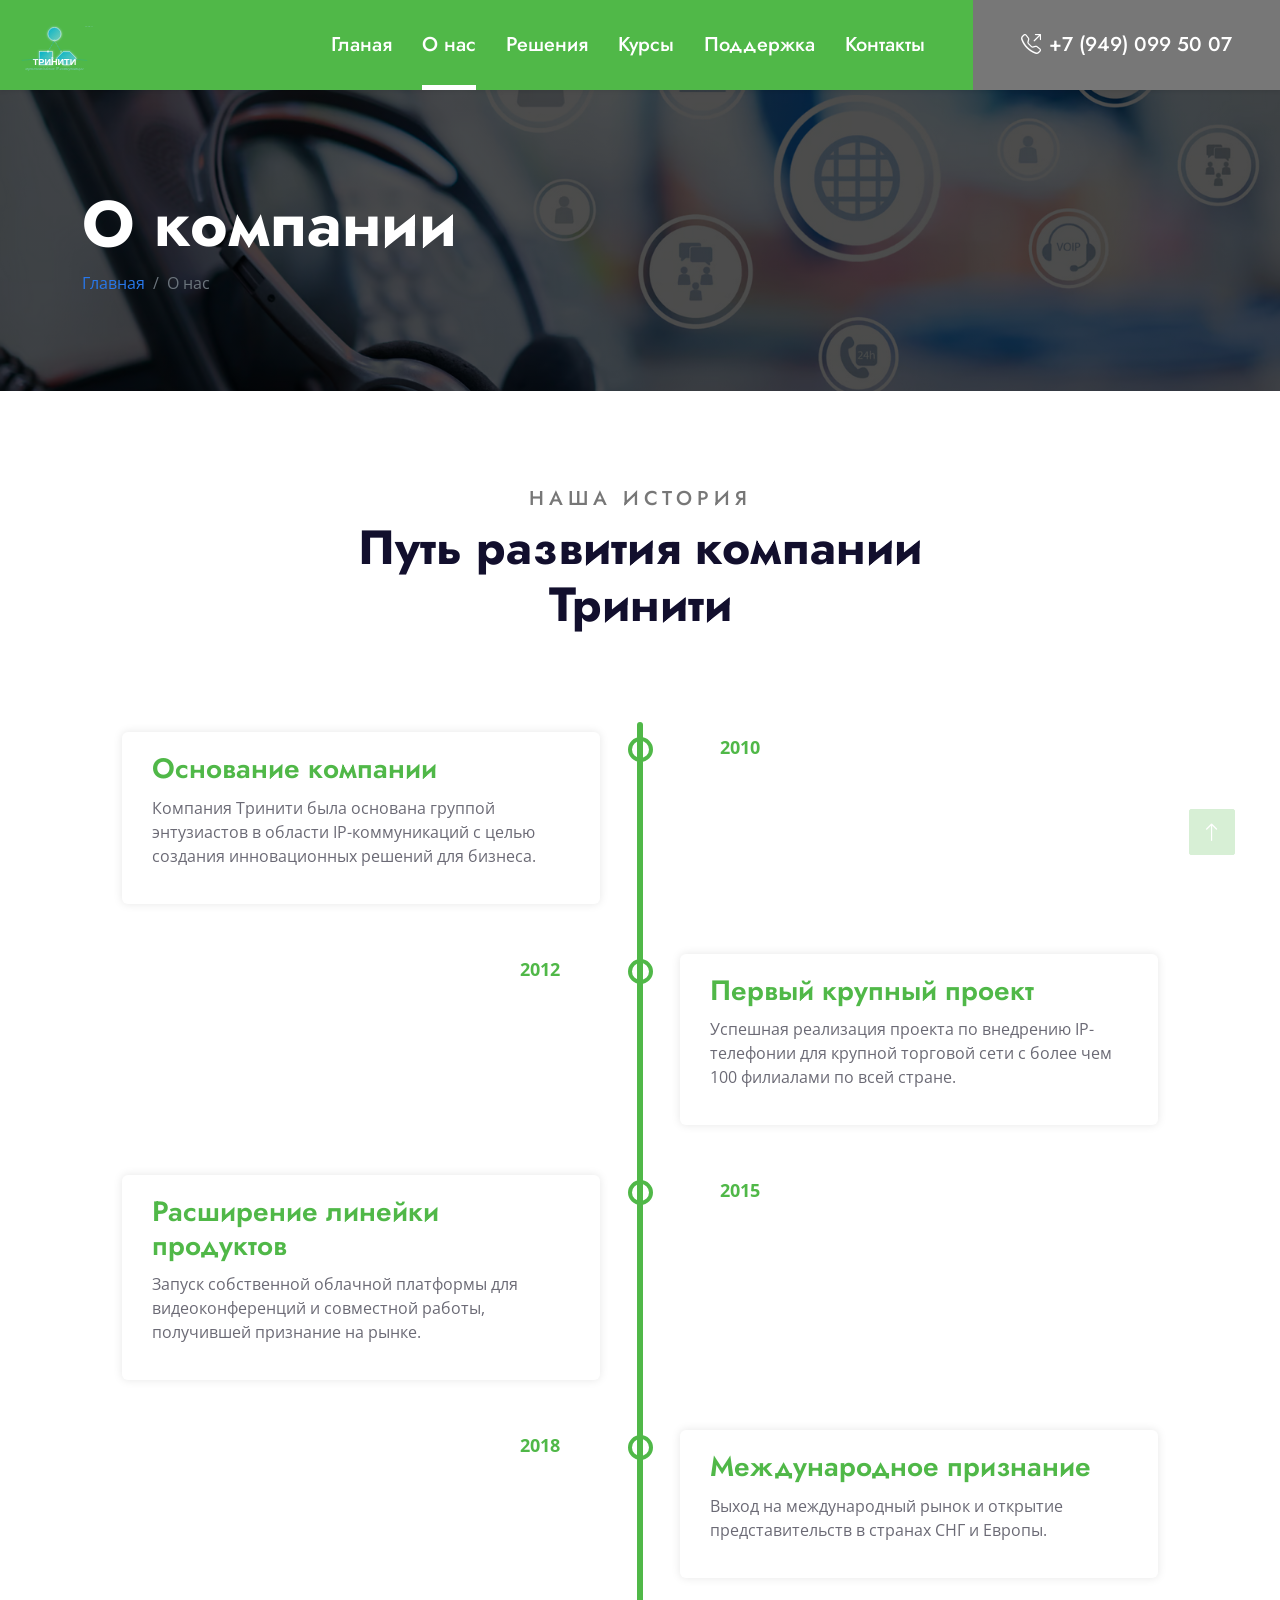
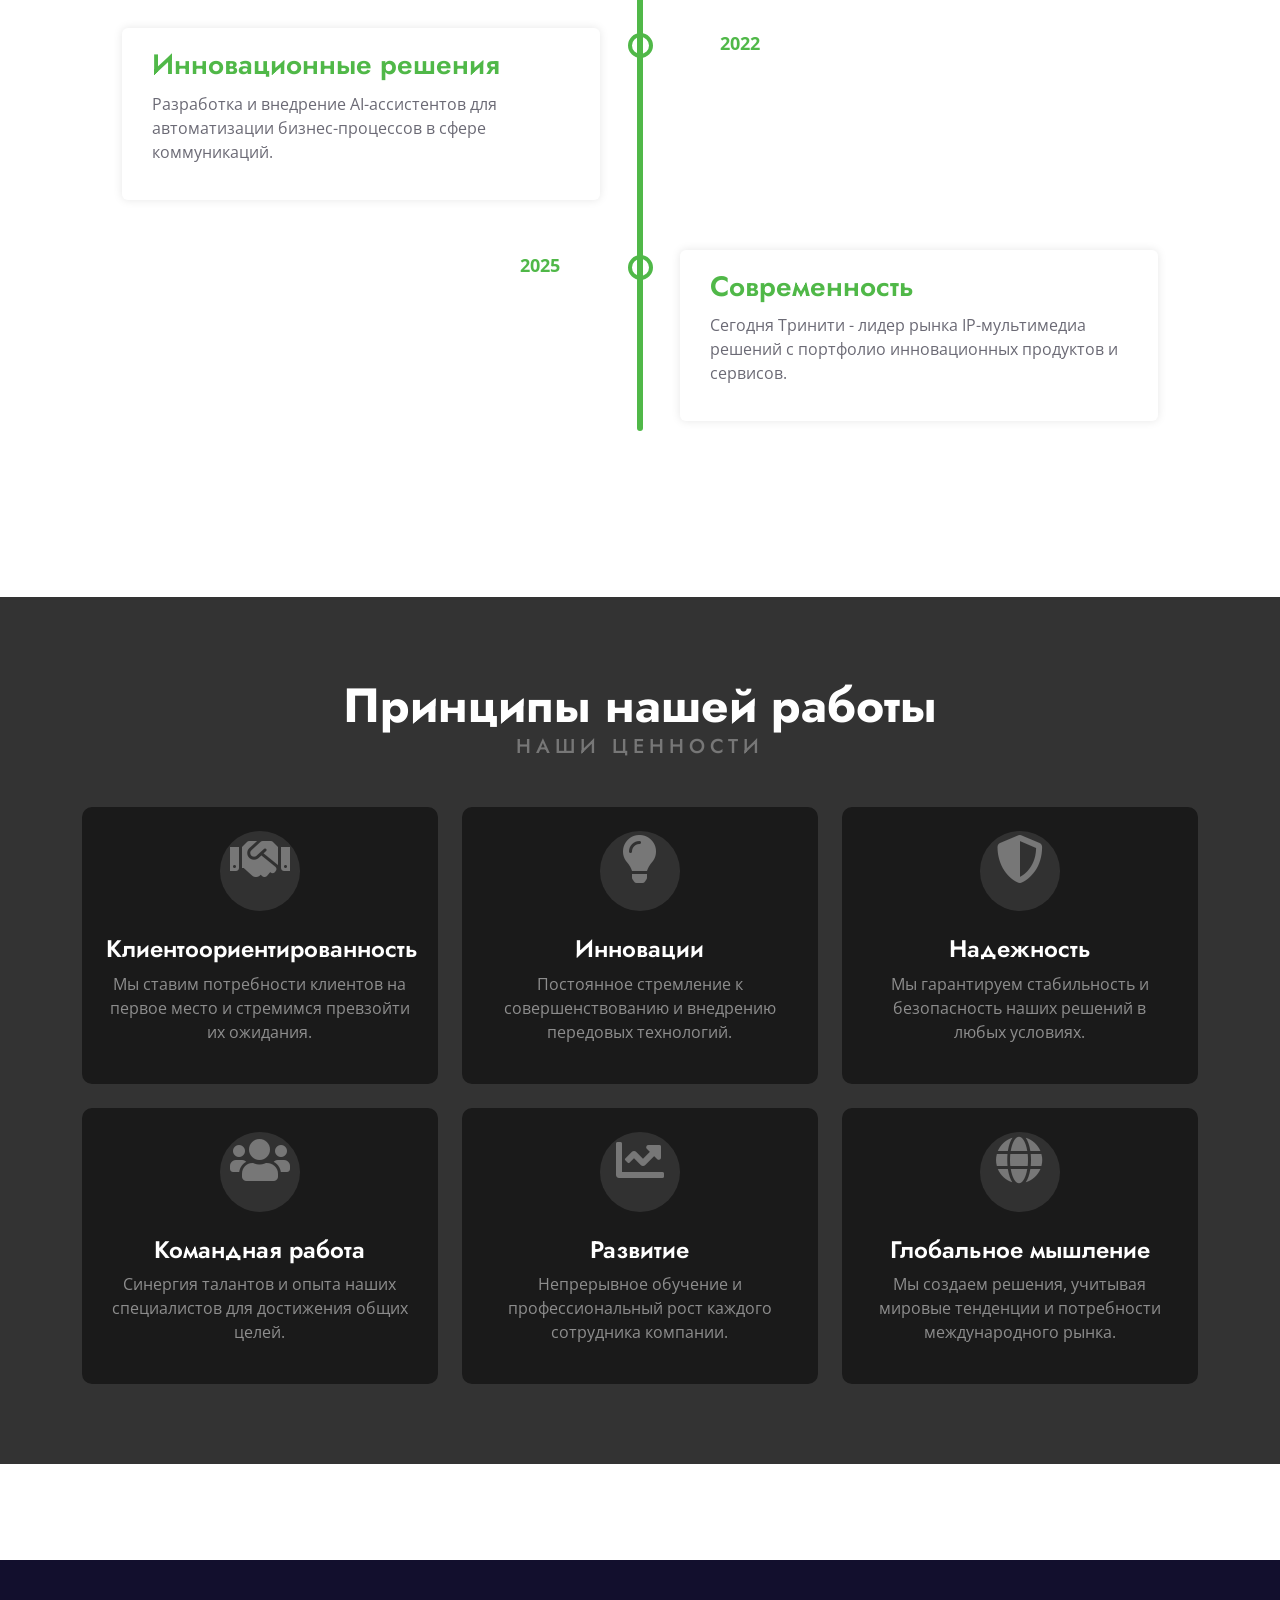
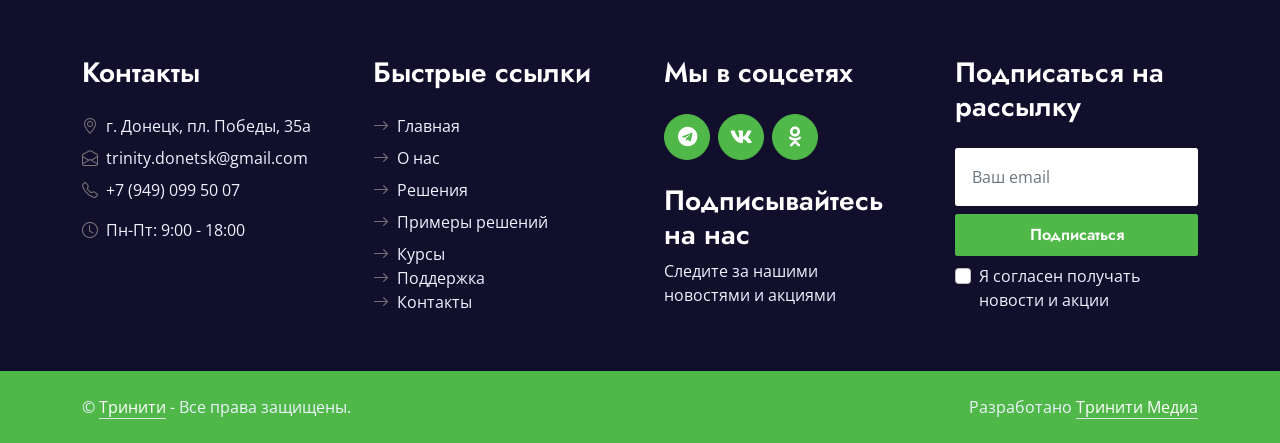
==== commit 7007fce3: "combining 2 pages changing colors" ====
--- a/about.html
+++ b/about.html
@@ -47,7 +47,6 @@
                 <a href="index.html" class="nav-item nav-link">Гланая</a>
                 <a href="about.html" class="nav-item nav-link active">О нас</a>
                 <a href="solutions.html" class="nav-item nav-link">Решения</a>
-                <a href="cases.html" class="nav-item nav-link">Примеры решений</a>
                 <a href="traning.html" class="nav-item nav-link">Курсы</a>
                 <a href="support.html" class="nav-item nav-link">Поддержка</a>
                 <a href="contact.html" class="nav-item nav-link">Контакты</a>
--- a/css/style.css
+++ b/css/style.css
@@ -1,7 +1,7 @@
 /********** Template CSS **********/
 :root {
-    --primary: #2878EB;
-    --secondary: #F14D5D;
+    --primary: #50b848;
+    --secondary: #777777;
     --light: #ECF4FF;
     --dark: #120F2D;
 }
@@ -46,13 +46,13 @@
 }
 
 .btn-primary:hover {
-    background: var(--secondary);
-    border-color: var(--secondary);
+    background: var(--#777777);
+    border-color: var(--#777777);
 }
 
 .btn-secondary:hover {
-    background: var(--primary);
-    border-color: var(--primary);
+    background: var(--#777777);
+    border-color: var(--#777777);
 }
 
 .btn-square {
@@ -118,7 +118,7 @@
         bottom: 0;
         left: 50%;
         /* background: var(--primary); */
-        background: #F14D5D;
+        background: #ffffff;
         transition: .5s;
     }
 
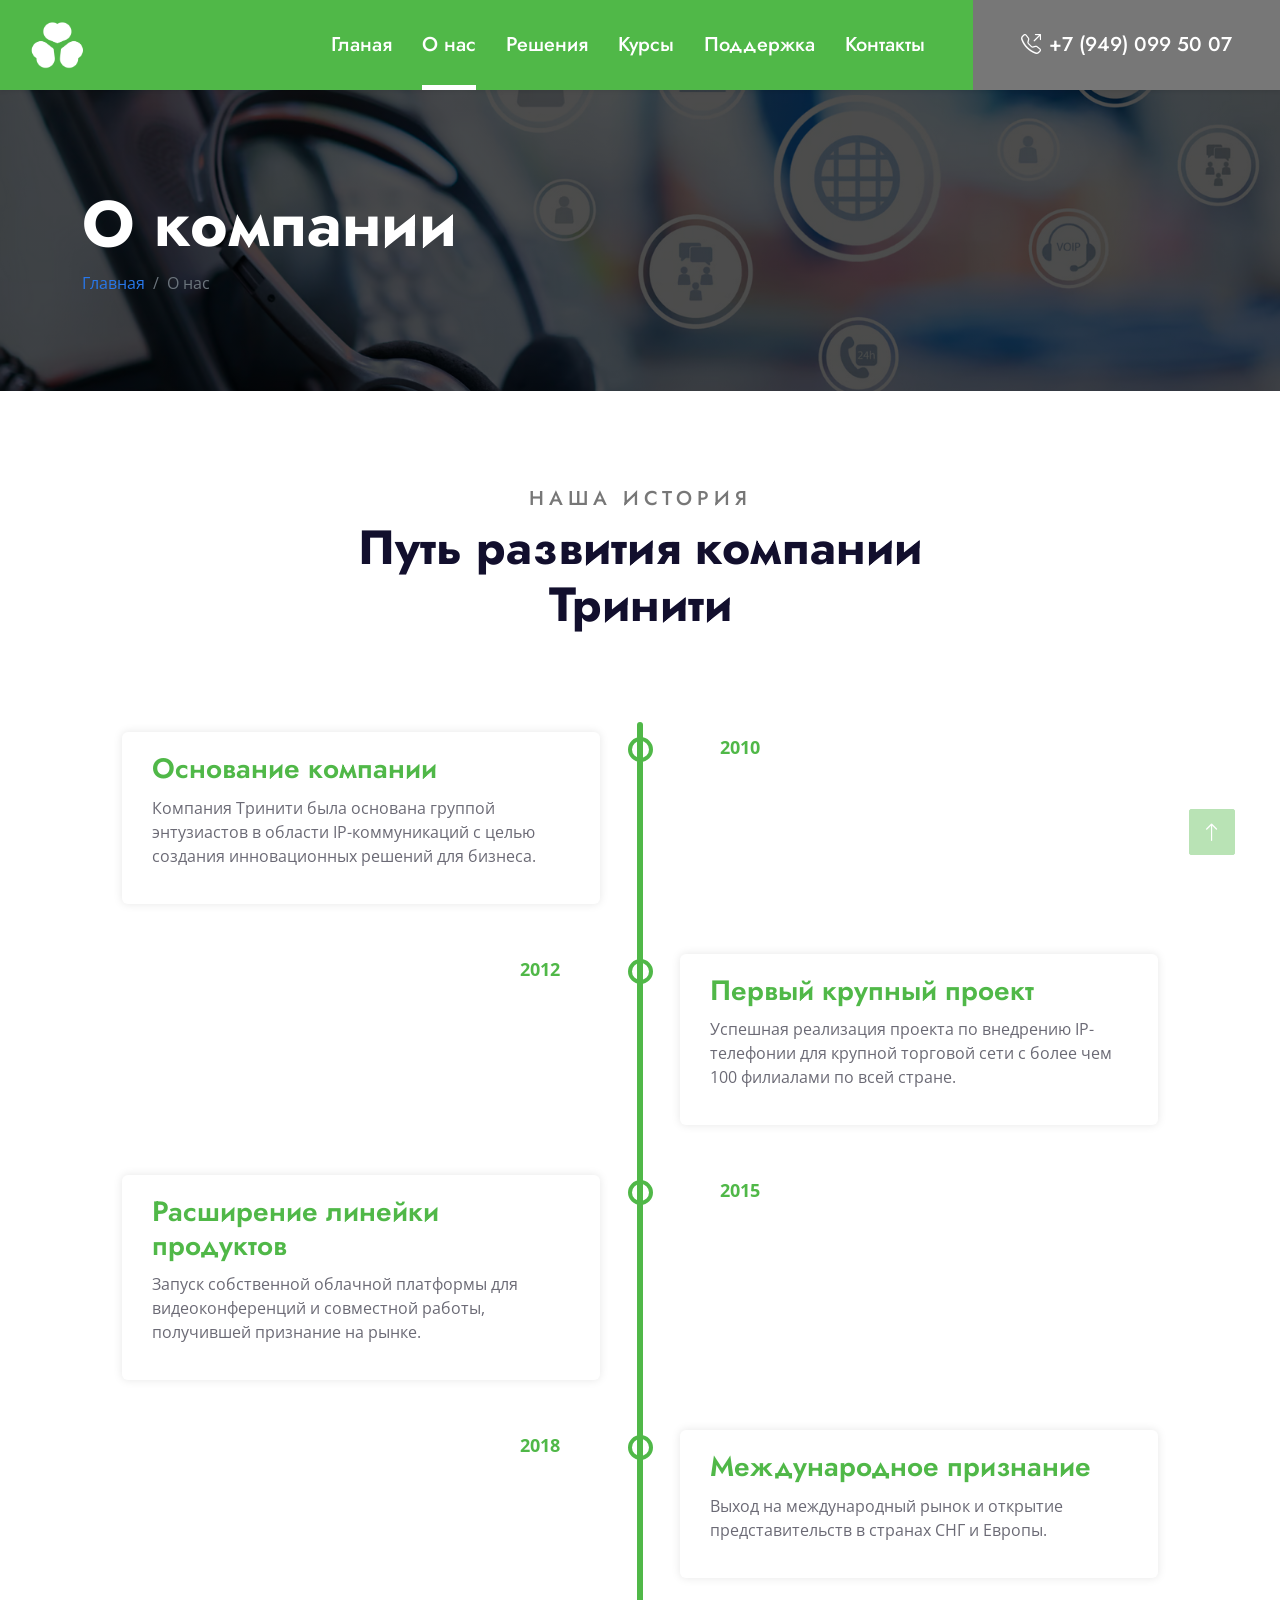
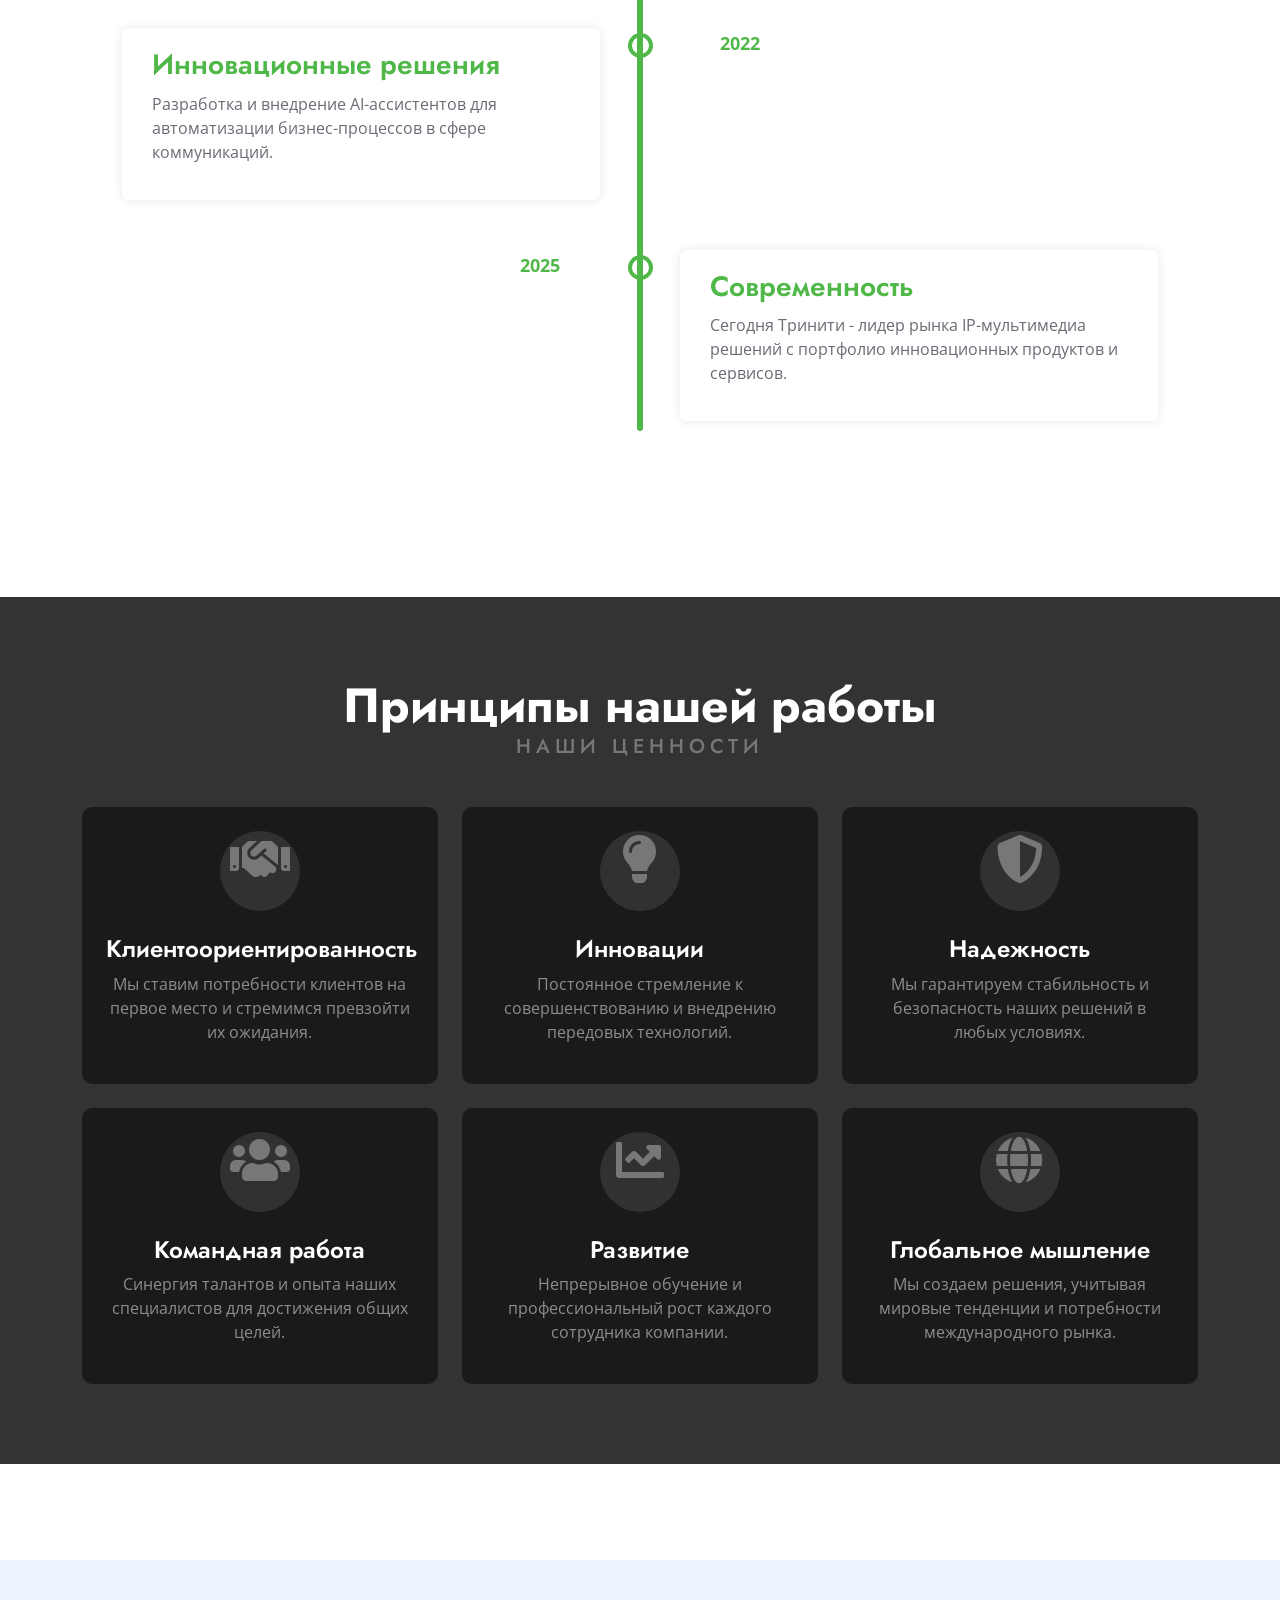
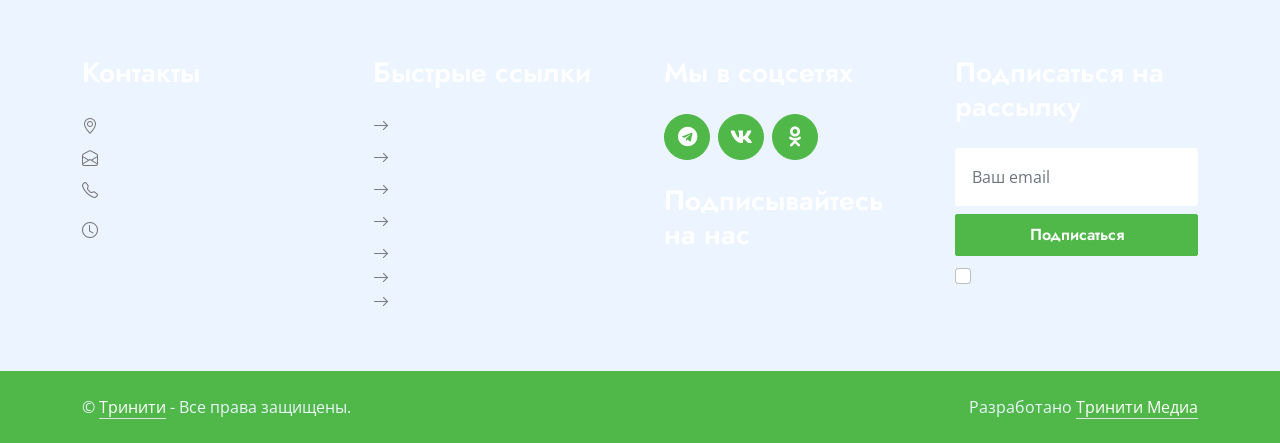
==== commit d3ddaabe: "fix footer color" ====
--- a/about.html
+++ b/about.html
@@ -38,7 +38,7 @@
 <body>
     <!-- Navbar Start -->
     <nav class="navbar navbar-expand-lg bg-white navbar-light shadow-sm py-3 py-lg-0 px-3 px-lg-0" style="background-color: darkcyan;">
-        <img src="img/trinity-logo.svg" class="logo-img" alt="">
+        <img src="img/trinity-logo.png" class="logo-img" alt="">
         <button class="navbar-toggler" type="button" data-bs-toggle="collapse" data-bs-target="#navbarCollapse">
             <span class="navbar-toggler-icon"></span>
         </button>
--- a/css/style.css
+++ b/css/style.css
@@ -295,7 +295,9 @@
 }
 
 .logo-img{
-    width: 8.5%;
+    width: 5.5%;
+    padding-left: 15px;
+    margin-left: 15px;
 }
 
 .truncate {
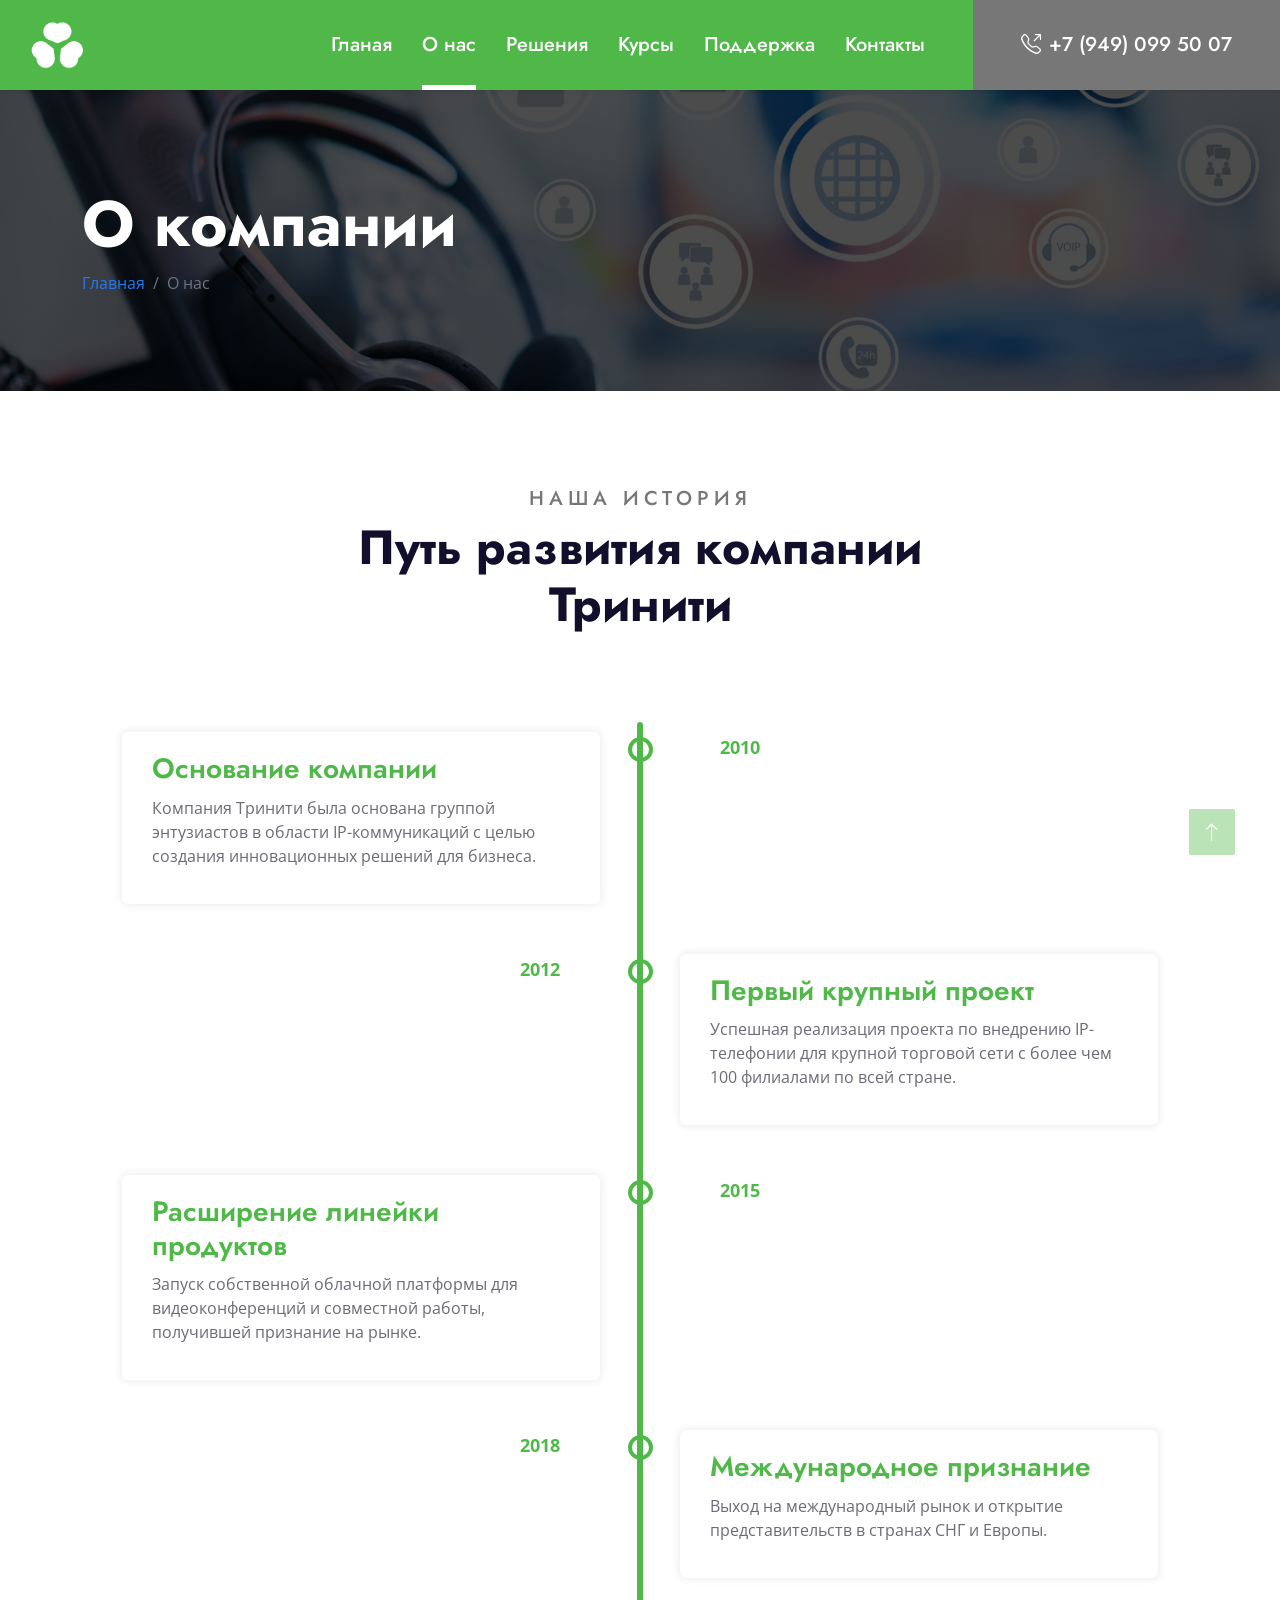
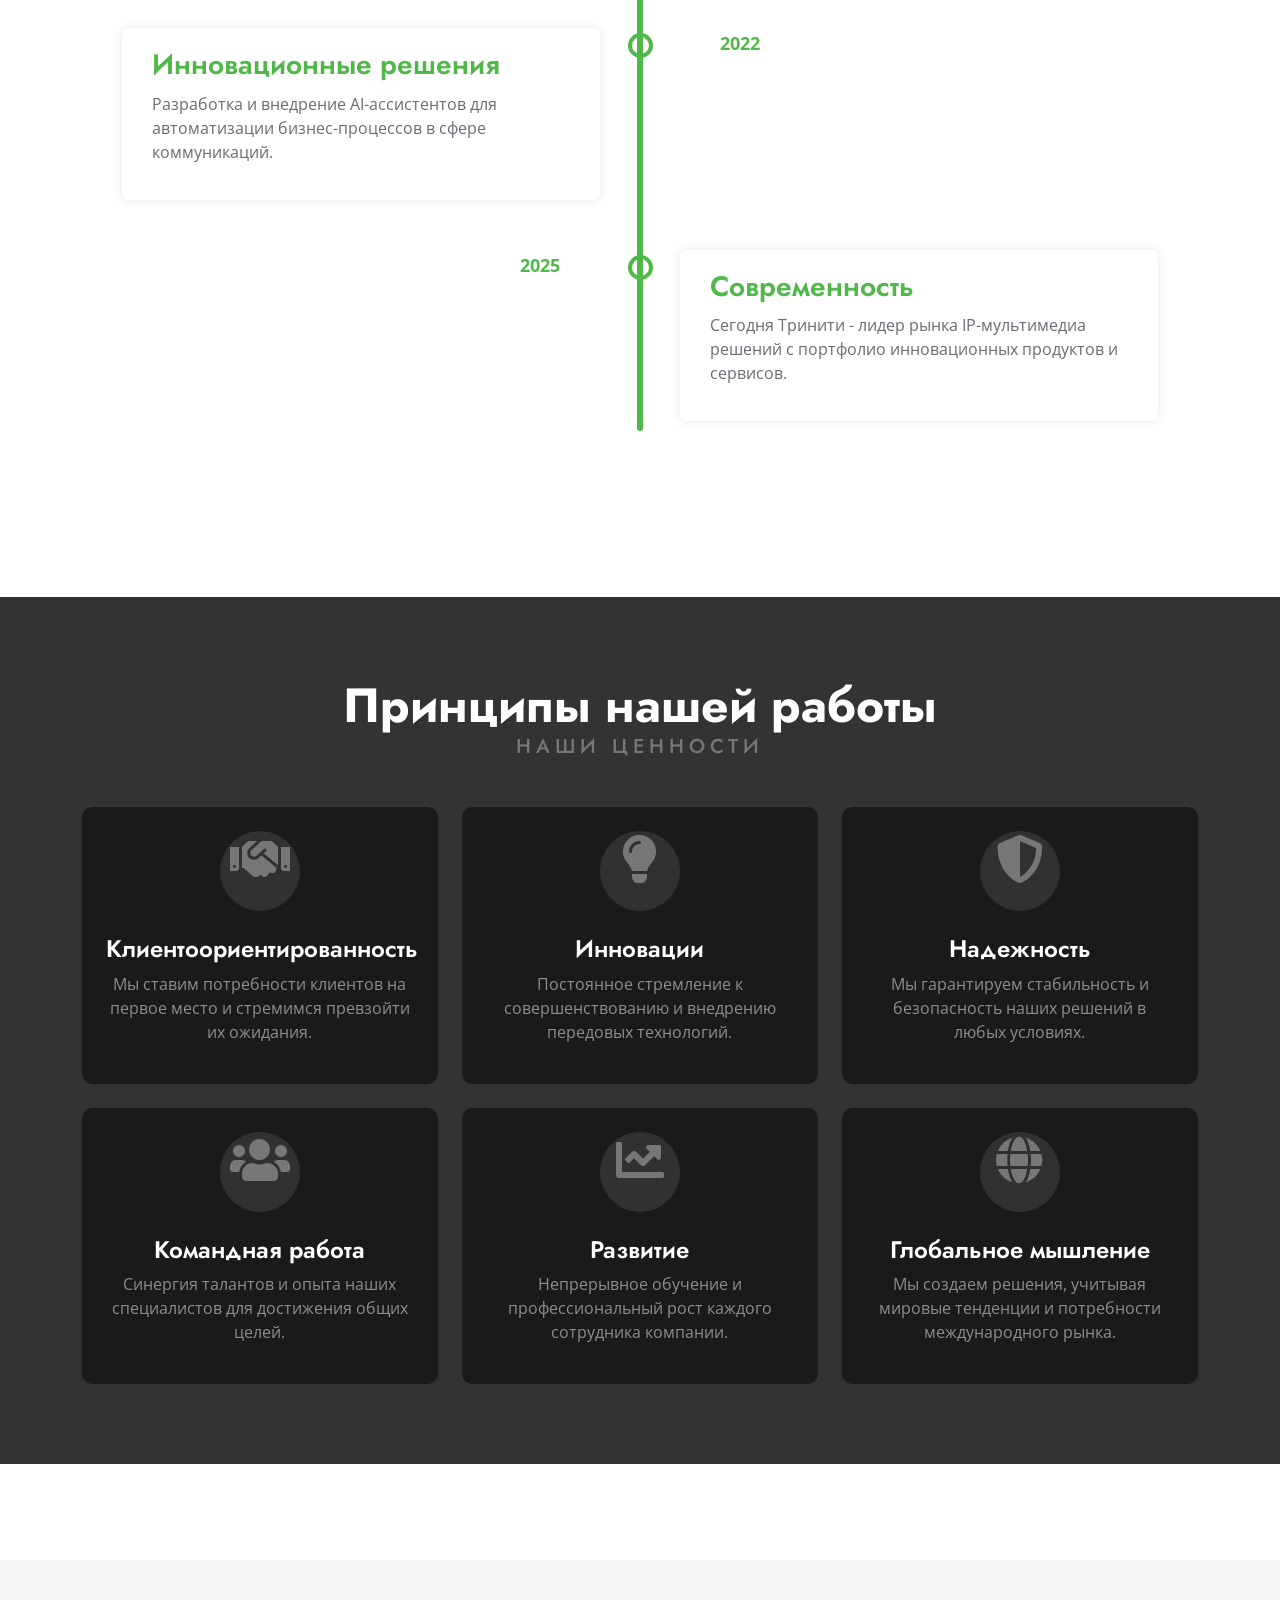
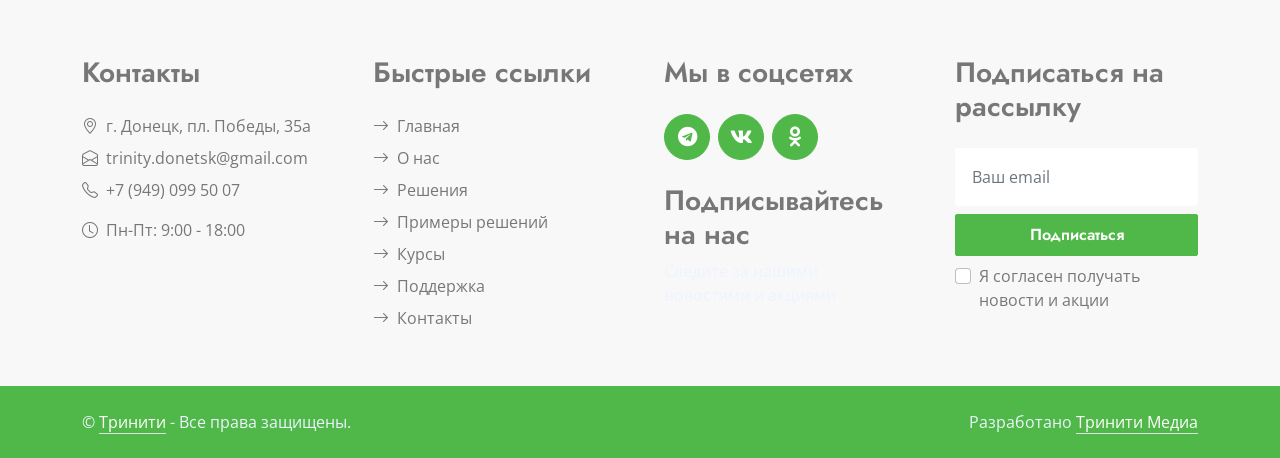
==== commit 44df99ff: "fix footer all pages" ====
--- a/about.html
+++ b/about.html
@@ -219,37 +219,37 @@
         <div class="container-fluid bg-dark text-light mt-5 py-5 wow fadeInUp" data-wow-delay="0.1s">
             <div class="container pt-5">
                 <div class="row g-5">
-                    <div class="col-lg-3 col-md-6">
-                        <h3 class="text-white mb-4">Контакты</h3>
+                    <div class="col-lg-3 col-md-6 text-primary">
+                        <h3 class="text-primary mb-4">Контакты</h3>
                         <p class="mb-2"><i class="bi bi-geo-alt text-primary me-2"></i>г. Донецк, пл. Победы, 35а</p>
                         <p class="mb-2"><i class="bi bi-envelope-open text-primary me-2"></i>trinity.donetsk@gmail.com</p>
                         <p class="mb-0"><i class="bi bi-telephone text-primary me-2"></i>+7 (949) 099 50 07</p>
                         <p class="mt-3"><i class="bi bi-clock text-primary me-2"></i>Пн-Пт: 9:00 - 18:00</p>
                     </div>
+                    <div class="col-lg-3 col-md-6 text-primary">
+                        <h3 class=" text-primary mb-4">Быстрые ссылки</h3>
+                        <div class="d-flex text-primary flex-column">
+                            <a class="mb-2 text-primary" href="#"><i class="bi bi-arrow-right text-primary me-2"></i>Главная</a>
+                            <a class="mb-2 text-primary" href="#about"><i class="bi bi-arrow-right text-primary me-2"></i>О нас</a>
+                            <a class="mb-2 text-primary" href="#services"><i class="bi bi-arrow-right text-primary me-2"></i>Решения</a>
+                            <a class="mb-2 text-primary" href="#solutions"><i class="bi bi-arrow-right text-primary me-2"></i>Примеры решений</a>
+                            <a class="mb-2 text-primary" href="#contact"><i class="bi bi-arrow-right text-primary me-2"></i>Курсы</a>
+                            <a class="mb-2 text-primary" href="#contact"><i class="bi bi-arrow-right text-primary me-2"></i>Поддержка</a>
+                            <a class="mb-2 text-primary" href="#contact"><i class="bi bi-arrow-right text-primary me-2"></i>Контакты</a>
+                        </div>
+                    </div>
                     <div class="col-lg-3 col-md-6">
-                        <h3 class="text-white mb-4">Быстрые ссылки</h3>
-                        <div class="d-flex flex-column">
-                            <a class="text-light mb-2" href="#"><i class="bi bi-arrow-right text-primary me-2"></i>Главная</a>
-                            <a class="text-light mb-2" href="#about"><i class="bi bi-arrow-right text-primary me-2"></i>О нас</a>
-                            <a class="text-light mb-2" href="#services"><i class="bi bi-arrow-right text-primary me-2"></i>Решения</a>
-                            <a class="text-light mb-2" href="#solutions"><i class="bi bi-arrow-right text-primary me-2"></i>Примеры решений</a>
-                            <a class="text-light" href="#contact"><i class="bi bi-arrow-right text-primary me-2"></i>Курсы</a>
-                            <a class="text-light" href="#contact"><i class="bi bi-arrow-right text-primary me-2"></i>Поддержка</a>
-                            <a class="text-light" href="#contact"><i class="bi bi-arrow-right text-primary me-2"></i>Контакты</a>
-                        </div>
-                    </div>
-                    <div class="col-lg-3 col-md-6">
-                        <h3 class="text-white mb-4">Мы в соцсетях</h3>
+                        <h3 class="text-primary mb-4">Мы в соцсетях</h3>
                         <div class="d-flex">
                             <a class="btn btn-lg btn-primary btn-lg-square rounded-circle me-2" href="#"><i class="fab fa-telegram fw-normal"></i></a>
                             <a class="btn btn-lg btn-primary btn-lg-square rounded-circle me-2" href="#"><i class="fab fa-vk fw-normal"></i></a>
                             <a class="btn btn-lg btn-primary btn-lg-square rounded-circle me-2" href="#"><i class="fab fa-odnoklassniki fw-normal"></i></a>
                         </div>
-                        <h3 class="text-white mb-2 mt-4">Подписывайтесь на нас</h3>
+                        <h3 class="text-primary mb-2 mt-4">Подписывайтесь на нас</h3>
                         <p class="text-light">Следите за нашими новостями и акциями</p>
                     </div>
-                    <div class="col-lg-3 col-md-6">
-                        <h3 class="text-white mb-4">Подписаться на рассылку</h3>
+                    <div class="col-lg-3 col-md-6 text-primary">
+                        <h3 class="text-primary mb-4">Подписаться на рассылку</h3>
                         <form class="mx-auto">
                             <div class="input-group">
                                 <input type="email" class="form-control border-white p-3" placeholder="Ваш email">
@@ -259,7 +259,7 @@
                             </div>
                             <div class="form-check mt-2">
                                 <input class="form-check-input" type="checkbox" id="newsletter-consent">
-                                <label class="form-check-label text-light" for="newsletter-consent">Я согласен получать новости и акции</label>
+                                <label class="form-check-label text-primary" for="newsletter-consent">Я согласен получать новости и акции</label>
                             </div>
                         </form>
                     </div>
